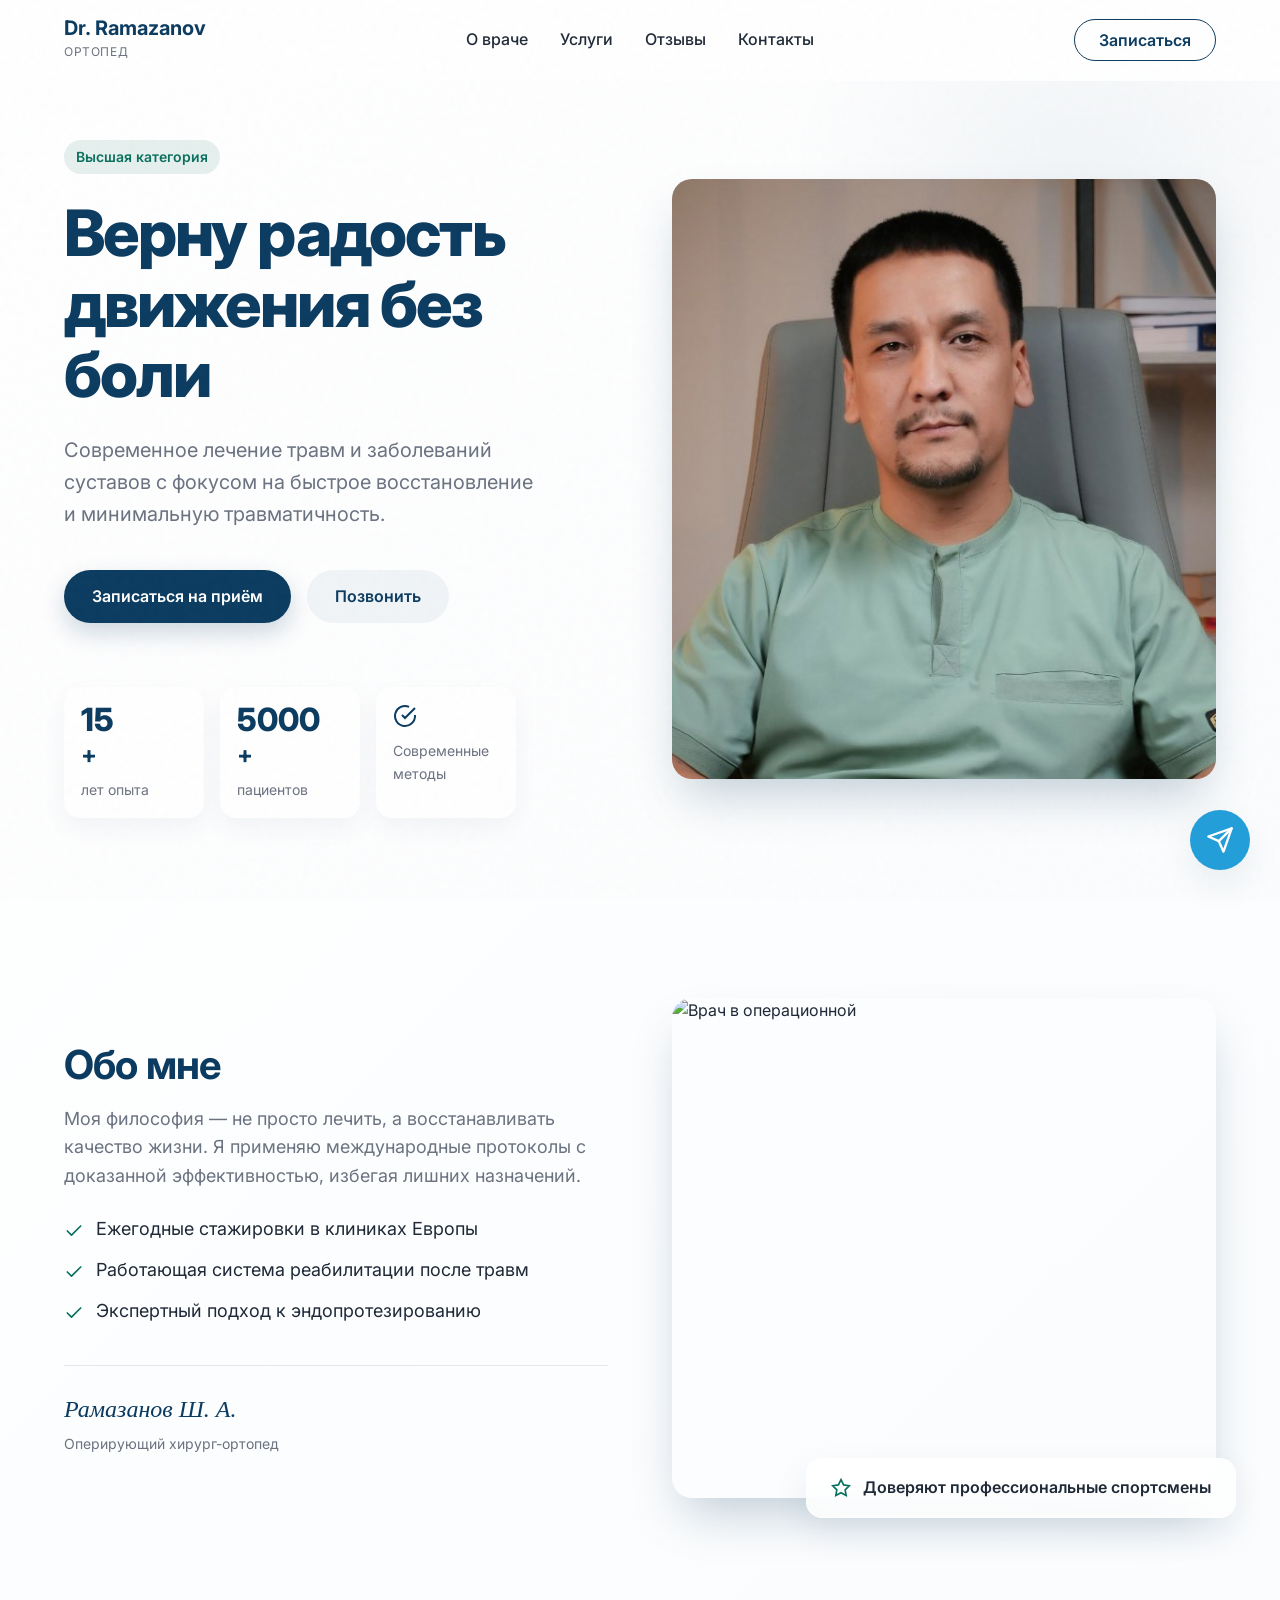
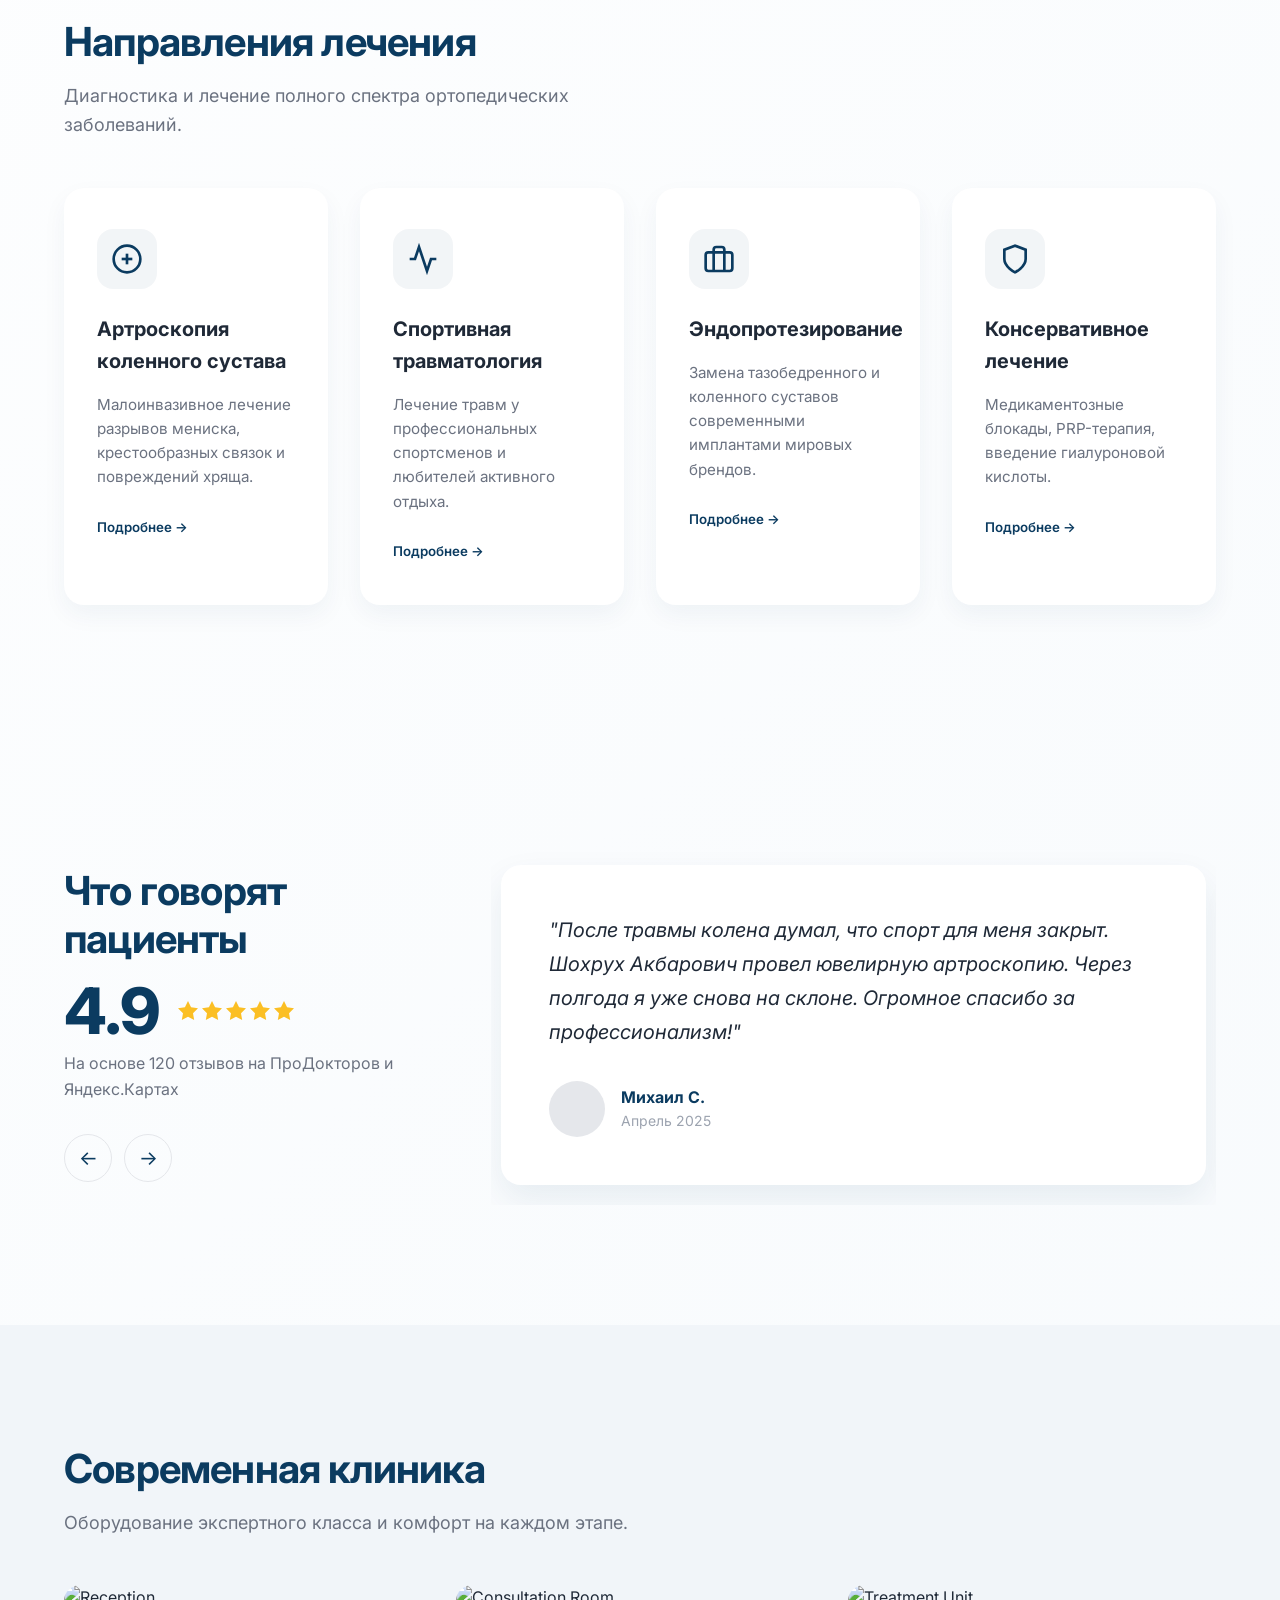
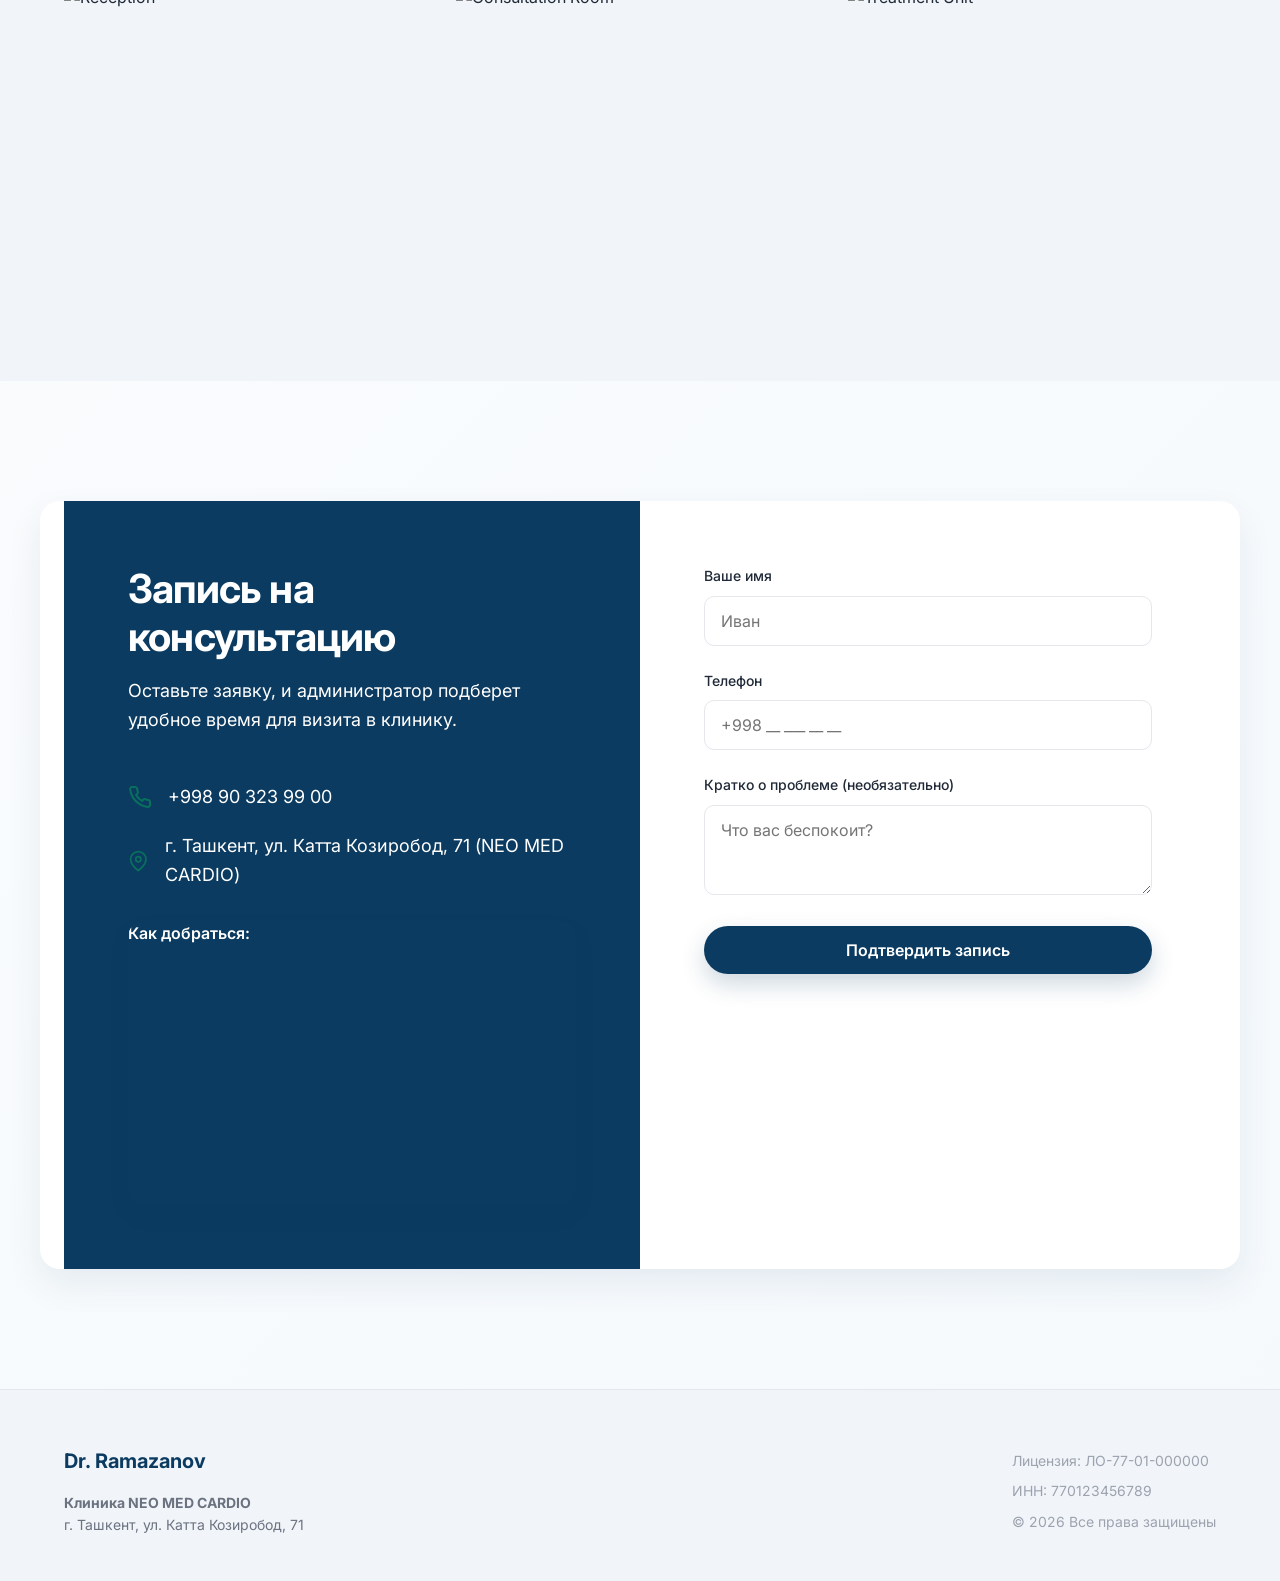
==== index.html @ b6694231 "Initial commit of Orthopedist Premium Website" ====
<!doctype html>
<html lang="ru">
  <head>
    <meta charset="UTF-8" />
    <meta name="viewport" content="width=device-width, initial-scale=1.0" />
    <meta http-equiv="X-UA-Compatible" content="IE=edge" />
    <meta name="theme-color" content="#0B3B60" />
    <meta name="format-detection" content="telephone=no" />

    <title>Доктор Шохрух Рамазанов | Травматолог-ортопед высшей категории</title>
    <meta
      name="description"
      content="Запись на приём к опытному травматологу-ортопеду. Современные методы лечения суставов, артроскопия, реабилитация."
    />

    <!-- Open Graph -->
    <meta
      property="og:title"
      content="Доктор Шохрух Рамазанов | Травматолог-ортопед"
    />
    <meta
      property="og:description"
      content="Современные методы лечения травм и заболеваний суставов. Запись на приём онлайн."
    />
    <meta
      property="og:image"
      content="https://images.unsplash.com/photo-1612349317150-e413f6a5b16d?auto=format&fit=crop&q=80&w=1200"
    />
    <meta property="og:type" content="website" />

    <!-- Preconnect for fonts -->
    <link rel="preconnect" href="https://fonts.googleapis.com" />
    <link rel="preconnect" href="https://fonts.gstatic.com" crossorigin />
    <link
      href="https://fonts.googleapis.com/css2?family=Inter:wght@300;400;500;600;700&display=swap"
      rel="stylesheet"
    />

    <!-- Main CSS -->
    <link rel="stylesheet" href="css/style.css" />

    <!-- Schema.org -->
    <script type="application/ld+json">
      {
        "@context": "https://schema.org",
        "@type": "Physician",
        "medicalSpecialty": "Orthopedic",
        "name": "Шохрух Рамазанов",
        "description": "Травматолог-ортопед высшей категории, стаж 15 лет.",
        "image": "assets/images/doctor.jpg",
        "telephone": "+998 90 323 99 00",
        "address": {
          "@type": "PostalAddress",
          "streetAddress": "ул. Катта Козиробод, 71",
          "addressLocality": "Ташкент",
          "addressCountry": "UZ"
        },
        "priceRange": "$$"
      }
    </script>
  </head>
  <body>
    <!-- Page Reveal Overlay -->
    <div class="page-reveal-overlay" id="pageReveal"></div>

    <!-- Soft Noise Overlay -->
    <div class="noise-overlay"></div>

    <!-- Scroll Progress Bar -->
    <div class="scroll-progress-bar" id="scrollProgress"></div>

    <!-- Sticky Header -->
    <header class="main-header" id="mainHeader">
      <div class="container header-container">
        <div class="logo">
          <span class="logo-text">Dr. Ramazanov</span>
          <span class="logo-spec">Ортопед</span>
        </div>
        <nav class="main-nav">
          <a href="#about" class="nav-link">О враче</a>
          <a href="#services" class="nav-link">Услуги</a>
          <a href="#reviews" class="nav-link">Отзывы</a>
          <a href="#bookingSection" class="nav-link">Контакты</a>
        </nav>
        <button
          class="btn btn-outline nav-cta"
          onclick="document.getElementById('bookingSection').scrollIntoView()"
          aria-label="Перейти к форме записи"
        >
          Записаться
        </button>
      </div>
    </header>

    <main>
      <!-- Hero Section -->
      <section class="hero" id="hero">
        <div class="container hero-inner">
          <div class="hero-content stagger-animate">
            <span class="badge">Высшая категория</span>
            <h1 class="hero-title">Верну радость<br />движения без боли</h1>
            <p class="hero-subtitle">
              Современное лечение травм и заболеваний суставов с фокусом на
              быстрое восстановление и минимальную травматичность.
            </p>
            <div class="hero-actions">
              <button
                class="btn btn-primary"
                onclick="
                  document.getElementById('bookingSection').scrollIntoView()
                "
                aria-label="Записаться на прием"
              >
                Записаться на приём
              </button>
              <a
                href="tel:+998903239900"
                class="btn btn-secondary"
                aria-label="Позвонить врачу"
                >Позвонить</a
              >
            </div>

            <!-- Trust Badges (Glassmorphism) -->
            <div class="trust-badges-wrapper">
              <div class="trust-badge glass">
                <span class="trust-number count-up" data-target="15">0</span
                ><span class="trust-plus">+</span>
                <span class="trust-label">лет опыта</span>
              </div>
              <div class="trust-badge glass">
                <span class="trust-number count-up" data-target="5000">0</span
                ><span class="trust-plus">+</span>
                <span class="trust-label">пациентов</span>
              </div>
              <div class="trust-badge glass">
                <span class="trust-icon">
                  <svg
                    width="24"
                    height="24"
                    viewBox="0 0 24 24"
                    fill="none"
                    stroke="currentColor"
                    stroke-width="2"
                  >
                    <path d="M22 11.08V12a10 10 0 1 1-5.93-9.14" />
                    <polyline points="22 4 12 14.01 9 11.01" />
                  </svg>
                </span>
                <span class="trust-label">Современные<br />методы</span>
              </div>
            </div>
          </div>

          <div class="hero-image-wrapper stagger-animate">
            <div class="radial-glow"></div>
            <img
              src="assets/images/doctor.jpg"
              alt="Портрет врача"
              class="floating-portrait"
            />
          </div>
        </div>
      </section>

      <!-- Trust Block (Doctor Details) -->
      <section class="trust-details" id="about">
        <div class="container trust-inner stagger-animate">
          <div class="trust-text">
            <h2 class="section-title">Обо мне</h2>
            <p class="section-text">
              Моя философия — не просто лечить, а восстанавливать качество
              жизни. Я применяю международные протоколы с доказанной
              эффективностью, избегая лишних назначений.
            </p>
            <ul class="trust-list">
              <li>Ежегодные стажировки в клиниках Европы</li>
              <li>Работающая система реабилитации после травм</li>
              <li>Экспертный подход к эндопротезированию</li>
            </ul>
            <div class="signature-block">
              <p class="signature-name">Рамазанов Ш. А.</p>
              <p class="signature-role">Оперирующий хирург-ортопед</p>
            </div>
          </div>
          <div class="trust-photo">
            <img
              src="https://images.unsplash.com/photo-1551076805-e1869043e560?auto=format&fit=crop&q=80&w=800"
              alt="Врач в операционной"
              class="action-photo"
              loading="lazy"
            />
            <div class="athlete-badge glass">
              <svg
                width="20"
                height="20"
                viewBox="0 0 24 24"
                fill="none"
                stroke="currentColor"
                stroke-width="2"
              >
                <path
                  d="M12 2l3.09 6.26L22 9.27l-5 4.87 1.18 6.88L12 17.77l-6.18 3.25L7 14.14 2 9.27l6.91-1.01L12 2z"
                />
              </svg>
              <span>Доверяют профессиональные спортсмены</span>
            </div>
          </div>
        </div>
      </section>

      <!-- Sticky Conversion Strip -->
      <div class="sticky-conversion-strip" id="stickyStrip" aria-hidden="true">
        <div class="container strip-inner">
          <div class="strip-text">
            <span class="strip-icon">📅</span>
            <p>Есть свободные окна на этой неделе</p>
          </div>
          <button
            class="btn btn-primary btn-sm"
            onclick="document.getElementById('bookingSection').scrollIntoView()"
            aria-label="Быстрая запись"
          >
            Записаться
          </button>
        </div>
      </div>

      <!-- Services Section -->
      <section class="services section-padding" id="services">
        <div class="container">
          <div class="section-header stagger-animate">
            <h2 class="section-title">Направления лечения</h2>
            <p class="section-subtitle">
              Диагностика и лечение полного спектра ортопедических заболеваний.
            </p>
          </div>

          <div class="services-grid">
            <!-- Service Card 1 -->
            <div class="service-card shadow-base stagger-animate">
              <div class="service-icon">
                <svg
                  width="32"
                  height="32"
                  viewBox="0 0 24 24"
                  fill="none"
                  stroke="currentColor"
                  stroke-width="2"
                  class="feather"
                >
                  <circle cx="12" cy="12" r="10" />
                  <path d="M12 8v8" />
                  <path d="M8 12h8" />
                </svg>
              </div>
              <h3 class="service-title">Артроскопия коленного сустава</h3>
              <p class="service-desc">
                Малоинвазивное лечение разрывов мениска, крестообразных связок и
                повреждений хряща.
              </p>
              <button class="btn-text">Подробнее &rarr;</button>
            </div>
            <!-- Service Card 2 -->
            <div class="service-card shadow-base stagger-animate">
              <div class="service-icon">
                <svg
                  width="32"
                  height="32"
                  viewBox="0 0 24 24"
                  fill="none"
                  stroke="currentColor"
                  stroke-width="2"
                  class="feather"
                >
                  <path d="M22 12h-4l-3 9L9 3l-3 9H2" />
                </svg>
              </div>
              <h3 class="service-title">Спортивная травматология</h3>
              <p class="service-desc">
                Лечение травм у профессиональных спортсменов и любителей
                активного отдыха.
              </p>
              <button class="btn-text">Подробнее &rarr;</button>
            </div>
            <!-- Service Card 3 -->
            <div class="service-card shadow-base stagger-animate">
              <div class="service-icon">
                <svg
                  width="32"
                  height="32"
                  viewBox="0 0 24 24"
                  fill="none"
                  stroke="currentColor"
                  stroke-width="2"
                  class="feather"
                >
                  <rect x="2" y="7" width="20" height="14" rx="2" ry="2" />
                  <path d="M16 21V5a2 2 0 0 0-2-2h-4a2 2 0 0 0-2 2v16" />
                </svg>
              </div>
              <h3 class="service-title">Эндопротезирование</h3>
              <p class="service-desc">
                Замена тазобедренного и коленного суставов современными
                имплантами мировых брендов.
              </p>
              <button class="btn-text">Подробнее &rarr;</button>
            </div>
            <!-- Service Card 4 -->
            <div class="service-card shadow-base stagger-animate">
              <div class="service-icon">
                <svg
                  width="32"
                  height="32"
                  viewBox="0 0 24 24"
                  fill="none"
                  stroke="currentColor"
                  stroke-width="2"
                  class="feather"
                >
                  <path d="M12 22s8-4 8-10V5l-8-3-8 3v7c0 6 8 10 8 10z" />
                </svg>
              </div>
              <h3 class="service-title">Консервативное лечение</h3>
              <p class="service-desc">
                Медикаментозные блокады, PRP-терапия, введение гиалуроновой
                кислоты.
              </p>
              <button class="btn-text">Подробнее &rarr;</button>
            </div>
          </div>
        </div>
      </section>

      <!-- Reviews Section -->
      <section class="reviews section-padding" id="reviews">
        <div class="container reviews-container">
          <div class="reviews-left stagger-animate">
            <h2 class="section-title">Что говорят пациенты</h2>
            <div class="rating-huge">
              <span class="rating-score">4.9</span>
              <div class="rating-stars">
                <!-- 5 Stars SVG -->
                <svg
                  width="24"
                  height="24"
                  viewBox="0 0 24 24"
                  fill="currentColor"
                  class="star"
                >
                  <path
                    d="M12 2l3.09 6.26L22 9.27l-5 4.87 1.18 6.88L12 17.77l-6.18 3.25L7 14.14 2 9.27l6.91-1.01L12 2z"
                  />
                </svg>
                <svg
                  width="24"
                  height="24"
                  viewBox="0 0 24 24"
                  fill="currentColor"
                  class="star"
                >
                  <path
                    d="M12 2l3.09 6.26L22 9.27l-5 4.87 1.18 6.88L12 17.77l-6.18 3.25L7 14.14 2 9.27l6.91-1.01L12 2z"
                  />
                </svg>
                <svg
                  width="24"
                  height="24"
                  viewBox="0 0 24 24"
                  fill="currentColor"
                  class="star"
                >
                  <path
                    d="M12 2l3.09 6.26L22 9.27l-5 4.87 1.18 6.88L12 17.77l-6.18 3.25L7 14.14 2 9.27l6.91-1.01L12 2z"
                  />
                </svg>
                <svg
                  width="24"
                  height="24"
                  viewBox="0 0 24 24"
                  fill="currentColor"
                  class="star"
                >
                  <path
                    d="M12 2l3.09 6.26L22 9.27l-5 4.87 1.18 6.88L12 17.77l-6.18 3.25L7 14.14 2 9.27l6.91-1.01L12 2z"
                  />
                </svg>
                <svg
                  width="24"
                  height="24"
                  viewBox="0 0 24 24"
                  fill="currentColor"
                  class="star"
                >
                  <path
                    d="M12 2l3.09 6.26L22 9.27l-5 4.87 1.18 6.88L12 17.77l-6.18 3.25L7 14.14 2 9.27l6.91-1.01L12 2z"
                  />
                </svg>
              </div>
            </div>
            <p class="review-meta-text">
              На основе 120 отзывов на ПроДокторов и Яндекс.Картах
            </p>
            <div class="slider-controls">
              <button class="slider-arrow prev" aria-label="Предыдущий отзыв">
                &larr;
              </button>
              <button class="slider-arrow next" aria-label="Следующий отзыв">
                &rarr;
              </button>
            </div>
          </div>

          <div class="reviews-right stagger-animate">
            <div class="reviews-slider" id="reviewsSlider">
              <div class="slider-track" id="sliderTrack">
                <!-- Slide 1 -->
                <div class="slide active">
                  <div class="slide-content shadow-elevated">
                    <p class="review-text">
                      "После травмы колена думал, что спорт для меня закрыт. Шохрух Акбарович провел ювелирную артроскопию. Через полгода я уже снова на склоне. Огромное спасибо за профессионализм!"
                    </p>
                    <div class="review-author">
                      <div class="author-avatar placeholder-avatar"></div>
                      <div class="author-info">
                        <span class="author-name">Михаил С.</span>
                        <span class="author-date">Апрель 2025</span>
                      </div>
                    </div>
                  </div>
                </div>
                <!-- Slide 2 -->
                <div class="slide">
                  <div class="slide-content shadow-elevated">
                    <p class="review-text">
                      "Обратилась с болью в тазобедренном суставе. Понравилось,
                      что не стали сразу предлагать операцию, а расписали
                      поэтапный план консервативного лечения. Боль ушла. Очень
                      грамотный подход."
                    </p>
                    <div class="review-author">
                      <div class="author-avatar placeholder-avatar"></div>
                      <div class="author-info">
                        <span class="author-name">Елена В.</span>
                        <span class="author-date">Март 2025</span>
                      </div>
                    </div>
                  </div>
                </div>
              </div>
            </div>
          </div>
        </div>
      </section>

      <!-- Clinic Gallery Section -->
      <section class="gallery section-padding bg-alt">
        <div class="container">
          <div class="section-header stagger-animate">
            <h2 class="section-title">Современная клиника</h2>
            <p class="section-subtitle">
              Оборудование экспертного класса и комфорт на каждом этапе.
            </p>
          </div>
          <div class="gallery-grid">
            <div
              class="gallery-item stagger-animate"
              data-caption="Reception Area"
            >
              <img
                src="https://images.unsplash.com/photo-1519494026892-80bbd2d6fd0d?auto=format&fit=crop&q=80&w=800"
                alt="Reception"
                loading="lazy"
              />
              <div class="gallery-overlay">
                <span class="zoom-icon">Отрыть</span>
              </div>
            </div>
            <div
              class="gallery-item stagger-animate"
              data-caption="Consultation Room"
            >
              <img
                src="https://images.unsplash.com/photo-1551076805-e1869043e560?auto=format&fit=crop&q=80&w=800"
                alt="Consultation Room"
                loading="lazy"
              />
              <div class="gallery-overlay">
                <span class="zoom-icon">Отрыть</span>
              </div>
            </div>
            <div
              class="gallery-item stagger-animate"
              data-caption="Treatment Unit"
            >
              <img
                src="https://images.unsplash.com/photo-1505751172876-fa1923c5c528?auto=format&fit=crop&q=80&w=800"
                alt="Treatment Unit"
                loading="lazy"
              />
              <div class="gallery-overlay">
                <span class="zoom-icon">Отрыть</span>
              </div>
            </div>
          </div>
        </div>
      </section>

      <!-- Booking Section -->
      <section class="booking-section section-padding" id="bookingSection">
        <div
          class="container booking-container shadow-elevated stagger-animate"
        >
          <div class="booking-info">
            <h2 class="section-title">Запись на консультацию</h2>
            <p class="section-text">
              Оставьте заявку, и администратор подберет удобное время для визита
              в клинику.
            </p>
            <ul class="contact-list">
              <li>
                <svg
                  width="24"
                  height="24"
                  viewBox="0 0 24 24"
                  fill="none"
                  stroke="currentColor"
                  stroke-width="2"
                >
                  <path
                    d="M22 16.92v3a2 2 0 0 1-2.18 2 19.79 19.79 0 0 1-8.63-3.07 19.5 19.5 0 0 1-6-6 19.79 19.79 0 0 1-3.07-8.67A2 2 0 0 1 4.11 2h3a2 2 0 0 1 2 1.72 12.84 12.84 0 0 0 .7 2.81 2 2 0 0 1-.45 2.11L8.09 9.91a16 16 0 0 0 6 6l1.27-1.27a2 2 0 0 1 2.11-.45 12.84 12.84 0 0 0 2.81.7A2 2 0 0 1 22 16.92z"
                  />
                </svg>
                <a href="tel:+998903239900">+998 90 323 99 00</a>
              </li>
              <li>
                <svg
                  width="24"
                  height="24"
                  viewBox="0 0 24 24"
                  fill="none"
                  stroke="currentColor"
                  stroke-width="2"
                >
                  <path d="M21 10c0 7-9 13-9 13s-9-6-9-13a9 9 0 0 1 18 0z" />
                  <circle cx="12" cy="10" r="3" />
                </svg>
                г. Ташкент, ул. Катта Козиробод, 71 (NEO MED CARDIO)
              </li>
            </ul>
            <div class="map-wrapper" style="margin-top: 2rem; border-radius: 16px; overflow: hidden; box-shadow: var(--shadow-base);">
              <p style="margin-bottom: 8px; font-weight: 600; font-size: 1rem; color: var(--text-dark);">Как добраться:</p>
              <iframe src="https://yandex.uz/map-widget/v1/?ll=69.219595%2C41.267097&mode=search&oid=153944674298&ol=biz&z=17" width="100%" height="250" frameborder="0" allowfullscreen="true" style="display: block; border-radius: 12px; border: none;"></iframe>
            </div>
          </div>
          <div class="booking-form-wrapper">
            <form id="bookingForm" class="booking-form">
              <div class="form-group">
                <label for="name">Ваше имя</label>
                <input
                  type="text"
                  id="name"
                  name="name"
                  required
                  placeholder="Иван"
                />
              </div>
              <div class="form-group">
                <label for="phone">Телефон</label>
                <input
                  type="tel"
                  id="phone"
                  name="phone"
                  required
                  placeholder="+998 __ ___ __ __"
                />
              </div>
              <div class="form-group">
                <label for="comment">Кратко о проблеме (необязательно)</label>
                <textarea
                  id="comment"
                  name="comment"
                  rows="3"
                  placeholder="Что вас беспокоит?"
                ></textarea>
              </div>
              <button type="submit" class="btn btn-primary btn-block">
                Подтвердить запись
              </button>
            </form>
            <div id="formSuccess" class="form-success hidden">
              <svg
                width="48"
                height="48"
                viewBox="0 0 24 24"
                fill="none"
                stroke="var(--emerald)"
                stroke-width="2"
              >
                <path d="M22 11.08V12a10 10 0 1 1-5.93-9.14" />
                <polyline points="22 4 12 14.01 9 11.01" />
              </svg>
              <h3>Заявка отправлена!</h3>
              <p>
                Мы свяжемся с вами в течение 15 минут для подтверждения времени.
              </p>
            </div>
          </div>
        </div>
      </section>
    </main>

    <!-- Trust Footer -->
    <footer class="main-footer">
      <div class="container footer-inner">
        <div class="footer-col">
          <span class="logo-text">Dr. Ramazanov</span>
          <p class="footer-text">
            <strong>Клиника NEO MED CARDIO</strong><br>
            г. Ташкент, ул. Катта Козиробод, 71
          </p>
        </div>
        <div class="footer-col footer-trust">
          <p>Лицензия: ЛО-77-01-000000</p>
          <p>ИНН: 770123456789</p>
          <p>&copy; 2026 Все права защищены</p>
        </div>
      </div>
    </footer>

    <!-- Floating Telegram Button -->
    <a
      href="https://t.me/Endospine9900"
      class="floating-tg"
      aria-label="Написать в Telegram"
      target="_blank"
      rel="noopener"
    >
      <svg width="28" height="28" viewBox="0 0 24 24" fill="none" stroke="currentColor" stroke-width="2" stroke-linecap="round" stroke-linejoin="round">
        <line x1="22" y1="2" x2="11" y2="13"></line>
        <polygon points="22 2 15 22 11 13 2 9 22 2"></polygon>
      </svg>
    </a>

    <!-- Sticky Mobile CTA -->
    <div class="mobile-sticky-cta">
      <button
        class="btn btn-primary btn-block pulse-animation"
        onclick="document.getElementById('bookingSection').scrollIntoView()"
      >
        Записаться на прием
      </button>
    </div>

    <!-- Exit Intent Modal -->
    <div class="modal exit-modal" id="exitModal" aria-hidden="true">
      <div class="modal-dialog shadow-elevated">
        <button class="modal-close" id="closeExitModal" aria-label="Закрыть">
          &times;
        </button>
        <h3 class="modal-title">Не откладывайте здоровье<br />на потом!</h3>
        <p class="modal-text">
          Получите профессиональную консультацию ортопеда уже сегодня, это
          первый шаг к жизни без боли.
        </p>
        <button
          class="btn btn-primary btn-block"
          onclick="
            document.getElementById('bookingSection').scrollIntoView();
            document.getElementById('exitModal').classList.remove('active');
          "
        >
          Записаться на приём
        </button>
      </div>
    </div>

    <!-- Lightbox -->
    <div class="lightbox" id="lightbox" aria-hidden="true">
      <button class="lightbox-close" aria-label="Закрыть галерею">
        &times;
      </button>
      <button class="lightbox-nav prev">&larr;</button>
      <img src="" alt="Gallery Image" class="lightbox-img" />
      <div class="lightbox-caption"></div>
      <button class="lightbox-nav next">&rarr;</button>
    </div>

    <!-- Scripts -->
    <script src="js/main.js" defer></script>
  </body>
</html>
---- css/style.css ----
/* =========================================
   VARIABLES & THEMING
   ========================================= */
:root {
  /* Colors */
  --bg-color: #ffffff;
  --bg-gradient: linear-gradient(135deg, #ffffff 0%, #f5f9fc 100%);
  --bg-alt: #f1f5f9;

  --primary-color: #0b3b60; /* Deep Blue */
  --primary-light: #155a8f;
  --emerald: #0a705e;

  --text-main: #1f2937;
  --text-muted: #6b7280;
  --text-light: #9ca3af;

  --border-color: #e5e7eb;

  /* Shadows - Dual Shadow System */
  --shadow-base: 0 10px 25px rgba(11, 59, 96, 0.05);
  --shadow-elevated: 0 15px 35px rgba(11, 59, 96, 0.08);
  --shadow-heavy: 0 25px 50px -12px rgba(11, 59, 96, 0.25);

  /* Radii */
  --radius-sm: 10px;
  --radius-md: 16px;
  --radius-lg: 20px;
  --radius-pill: 9999px;

  /* Spacing */
  --sec-padding: 120px;

  /* Typography */
  --font-main: "Inter", system-ui, -apple-system, sans-serif;

  /* Transitions */
  --transition-fast: 0.2s ease-out;
  --transition-base: 0.3s ease-out;
  --transition-slow: 0.6s cubic-bezier(0.16, 1, 0.3, 1);
}

/* =========================================
   RESET & BASE
   ========================================= */
* {
  margin: 0;
  padding: 0;
  box-sizing: border-box;
}

html {
  scroll-behavior: smooth;
  font-size: 16px;
}

body {
  font-family: var(--font-main);
  background: var(--bg-gradient);
  color: var(--text-main);
  line-height: 1.6;
  overflow-x: hidden;
  -webkit-font-smoothing: antialiased;
  -moz-osx-font-smoothing: grayscale;
}

/* Accessibility */
:focus-visible {
  outline: 2px solid var(--primary-color);
  outline-offset: 4px;
}

img,
svg {
  display: block;
  max-width: 100%;
}

a {
  color: inherit;
  text-decoration: none;
  transition: color var(--transition-fast);
}

button {
  font-family: inherit;
  cursor: pointer;
  border: none;
  background: none;
}

.container {
  width: 100%;
  max-width: 1200px;
  margin: 0 auto;
  padding: 0 24px;
}

.section-padding {
  padding: var(--sec-padding) 0;
}

.bg-alt {
  background-color: var(--bg-alt);
}

/* =========================================
   UTILITIES
   ========================================= */
.shadow-base {
  box-shadow: var(--shadow-base);
}
.shadow-elevated {
  box-shadow: var(--shadow-elevated);
}

.glass {
  background: rgba(255, 255, 255, 0.85);
  backdrop-filter: blur(12px);
  -webkit-backdrop-filter: blur(12px);
  border: 1px solid rgba(255, 255, 255, 0.6);
}

.hidden {
  display: none !important;
}

/* =========================================
   TYPOGRAPHY
   ========================================= */
.section-title {
  font-size: 2.5rem;
  font-weight: 700;
  color: var(--primary-color);
  margin-bottom: 1rem;
  line-height: 1.2;
  letter-spacing: -0.02em;
}

.section-subtitle {
  font-size: 1.125rem;
  color: var(--text-muted);
  max-width: 600px;
  margin-bottom: 3rem;
}

.section-text {
  font-size: 1.125rem;
  color: var(--text-muted);
  margin-bottom: 1.5rem;
}

/* =========================================
   BUTTONS
   ========================================= */
.btn {
  display: inline-flex;
  align-items: center;
  justify-content: center;
  padding: 14px 28px;
  border-radius: var(--radius-pill);
  font-weight: 600;
  font-size: 1rem;
  transition: all var(--transition-base);
  text-align: center;
}

.btn-primary {
  background-color: var(--primary-color);
  color: #fff;
  box-shadow: 0 10px 25px rgba(11, 59, 96, 0.2);
}

.btn-primary:hover {
  transform: translateY(-3px);
  box-shadow: 0 15px 35px rgba(11, 59, 96, 0.3);
  background-color: var(--primary-light);
}

.btn-secondary {
  background-color: rgba(11, 59, 96, 0.05);
  color: var(--primary-color);
}

.btn-secondary:hover {
  background-color: rgba(11, 59, 96, 0.1);
  transform: translateY(-2px);
}

.btn-outline {
  border: 1.5px solid var(--primary-color);
  color: var(--primary-color);
  padding: 10px 24px;
}

.btn-outline:hover {
  background-color: var(--primary-color);
  color: #fff;
}

.btn-text {
  font-weight: 600;
  color: var(--primary-color);
  display: inline-flex;
  align-items: center;
  gap: 6px;
}

.btn-text:hover {
  color: var(--primary-light);
  gap: 8px; /* Slight arrow push */
}

.btn-block {
  width: 100%;
}

.btn-sm {
  padding: 10px 20px;
  font-size: 0.875rem;
}

/* =========================================
   AESTHETIC & MICRO-ANIMATIONS
   ========================================= */
/* Noise Overlay */
.noise-overlay {
  position: fixed;
  top: 0;
  left: 0;
  width: 100vw;
  height: 100vh;
  pointer-events: none;
  z-index: 9999;
  opacity: 0.03;
  background-image: url("data:image/svg+xml,%3Csvg viewBox='0 0 200 200' xmlns='http://www.w3.org/2000/svg'%3E%3Cfilter id='noiseFilter'%3E%3CfeTurbulence type='fractalNoise' baseFrequency='0.65' numOctaves='3' stitchTiles='stitch'/%3E%3C/filter%3E%3Crect width='100%25' height='100%25' filter='url(%23noiseFilter)'/%3E%3C/svg%3E");
}

/* Page Reveal */
.page-reveal-overlay {
  position: fixed;
  top: 0;
  left: 0;
  width: 100%;
  height: 100%;
  background-color: var(--bg-color);
  z-index: 10000;
  transition: opacity 0.5s ease-out;
  pointer-events: none;
}

/* Scroll Progress */
.scroll-progress-bar {
  position: fixed;
  top: 0;
  left: 0;
  height: 4px;
  background: linear-gradient(90deg, var(--primary-color), var(--emerald));
  z-index: 1000;
  width: 0%;
  transition: width 0.1s linear;
}

/* Stagger Animate Classes for Intersection Observer */
.stagger-animate {
  opacity: 0;
  transform: translateY(30px);
  transition:
    opacity var(--transition-slow),
    transform var(--transition-slow);
}

.stagger-animate.is-visible {
  opacity: 1;
  transform: translateY(0);
}

/* Floating Animation */
@keyframes float {
  0% {
    transform: translateY(0px);
  }
  50% {
    transform: translateY(-8px);
  }
  100% {
    transform: translateY(0px);
  }
}

/* Pulse Animation */
@keyframes pulse {
  0% {
    transform: scale(1);
    box-shadow: 0 0 0 0 rgba(11, 59, 96, 0.4);
  }
  70% {
    transform: scale(1.02);
    box-shadow: 0 0 0 10px rgba(11, 59, 96, 0);
  }
  100% {
    transform: scale(1);
    box-shadow: 0 0 0 0 rgba(11, 59, 96, 0);
  }
}

.pulse-animation {
  animation: pulse 2.5s infinite;
}

/* Prefers Reduced Motion */
@media (prefers-reduced-motion: reduce) {
  *,
  ::before,
  ::after {
    animation-duration: 0.01ms !important;
    animation-iteration-count: 1 !important;
    transition-duration: 0.01ms !important;
    scroll-behavior: auto !important;
  }
}

/* =========================================
   HEADER
   ========================================= */
.main-header {
  position: fixed;
  top: 0;
  left: 0;
  width: 100%;
  background: rgba(255, 255, 255, 0.9);
  backdrop-filter: blur(10px);
  -webkit-backdrop-filter: blur(10px);
  z-index: 900;
  transition: all var(--transition-base);
  border-bottom: 1px solid transparent;
}

.main-header.scrolled {
  padding: 10px 0;
  border-bottom: 1px solid var(--border-color);
  box-shadow: 0 4px 20px rgba(0, 0, 0, 0.03);
}

.header-container {
  display: flex;
  align-items: center;
  justify-content: space-between;
  height: 80px;
  transition: height var(--transition-base);
}

.main-header.scrolled .header-container {
  height: 60px;
}

.logo {
  display: flex;
  flex-direction: column;
}

.logo-text {
  font-size: 1.25rem;
  font-weight: 700;
  color: var(--primary-color);
  line-height: 1;
}

.logo-spec {
  font-size: 0.75rem;
  color: var(--text-muted);
  text-transform: uppercase;
  letter-spacing: 0.05em;
  margin-top: 4px;
}

.main-nav {
  display: flex;
  gap: 2rem;
}

.nav-link {
  font-weight: 500;
  color: var(--text-main);
  position: relative;
}

.nav-link:hover {
  color: var(--primary-color);
}

.nav-link::after {
  content: "";
  position: absolute;
  bottom: -4px;
  left: 0;
  width: 0%;
  height: 2px;
  background: var(--primary-color);
  transition: width var(--transition-base);
}

.nav-link:hover::after {
  width: 100%;
}

/* =========================================
   HERO
   ========================================= */
.hero {
  padding-top: 140px;
  padding-bottom: 60px;
  min-height: 90vh;
  display: flex;
  align-items: center;
  position: relative;
  overflow: hidden;
}

.hero::before {
  content: "";
  position: absolute;
  width: 600px;
  height: 600px;
  background: radial-gradient(
    circle,
    rgba(11, 59, 96, 0.05) 0%,
    transparent 70%
  );
  top: -100px;
  right: -100px;
  z-index: -1;
  border-radius: 50%;
}

.hero-inner {
  display: grid;
  grid-template-columns: 1fr 1fr;
  gap: 4rem;
  align-items: center;
}

.hero-content {
  position: relative;
  z-index: 2;
}

.badge {
  display: inline-block;
  padding: 6px 12px;
  background: rgba(10, 112, 94, 0.1);
  color: var(--emerald);
  border-radius: var(--radius-pill);
  font-size: 0.875rem;
  font-weight: 600;
  margin-bottom: 1.5rem;
}

.hero-title {
  font-size: 4rem;
  font-weight: 800;
  line-height: 1.1;
  letter-spacing: -0.03em;
  color: var(--primary-color);
  margin-bottom: 1.5rem;
}

.hero-subtitle {
  font-size: 1.25rem;
  color: var(--text-muted);
  margin-bottom: 2.5rem;
  max-width: 480px;
}

.hero-actions {
  display: flex;
  gap: 1rem;
  margin-bottom: 4rem;
}

.hero-image-wrapper {
  position: relative;
  height: 600px;
  border-radius: var(--radius-lg);
  overflow: visible;
}

.floating-portrait {
  width: 100%;
  height: 100%;
  object-fit: cover;
  border-radius: var(--radius-lg);
  box-shadow: var(--shadow-heavy);
  animation: float 8s ease-in-out infinite;
}

.trust-badges-wrapper {
  display: flex;
  gap: 1rem;
  flex-wrap: wrap;
}

.trust-badge {
  padding: 16px;
  border-radius: var(--radius-md);
  display: flex;
  flex-direction: column;
  min-width: 140px;
  box-shadow: var(--shadow-base);
}

.trust-number {
  font-size: 2rem;
  font-weight: 800;
  color: var(--primary-color);
  line-height: 1;
}

.trust-plus {
  font-size: 1.5rem;
  font-weight: 700;
  color: var(--primary-color);
}

.trust-label {
  font-size: 0.875rem;
  color: var(--text-muted);
  margin-top: 4px;
}

.trust-icon {
  color: var(--primary-color);
  margin-bottom: 8px;
}

/* =========================================
   TRUST BLOCK / ABOUT
   ========================================= */
.trust-details {
  padding-top: var(--sec-padding);
}

.trust-inner {
  display: grid;
  grid-template-columns: 1fr 1fr;
  gap: 4rem;
  align-items: center;
}

.trust-list {
  list-style: none;
  margin-bottom: 2.5rem;
}

.trust-list li {
  position: relative;
  padding-left: 32px;
  margin-bottom: 12px;
  font-size: 1.125rem;
  color: var(--text-main);
}

.trust-list li::before {
  content: "";
  position: absolute;
  left: 0;
  top: 6px;
  width: 20px;
  height: 20px;
  background: url("data:image/svg+xml,%3Csvg xmlns='http://www.w3.org/2000/svg' viewBox='0 0 24 24' fill='none' stroke='%230A705E' stroke-width='2' stroke-linecap='round' stroke-linejoin='round'%3E%3Cpolyline points='20 6 9 17 4 12'%3E%3C/polyline%3E%3C/svg%3E")
    no-repeat center center;
  background-size: contain;
}

.signature-block {
  margin-top: 2rem;
  border-top: 1px solid var(--border-color);
  padding-top: 1.5rem;
}

.signature-name {
  font-size: 1.5rem;
  font-family: "Georgia", serif; /* Simulating signature feel */
  font-style: italic;
  color: var(--primary-color);
  margin-bottom: 4px;
}

.signature-role {
  font-size: 0.875rem;
  color: var(--text-muted);
}

.trust-photo {
  position: relative;
  border-radius: var(--radius-lg);
}

.action-photo {
  width: 100%;
  height: 500px;
  object-fit: cover;
  border-radius: var(--radius-lg);
  box-shadow: var(--shadow-heavy);
}

.athlete-badge {
  position: absolute;
  bottom: -20px;
  right: -20px;
  padding: 16px 24px;
  border-radius: var(--radius-md);
  display: flex;
  align-items: center;
  gap: 12px;
  box-shadow: var(--shadow-elevated);
  font-weight: 600;
  color: var(--text-main);
}

.athlete-badge svg {
  color: var(--emerald);
}

/* =========================================
   STICKY CONVERSION STRIP
   ========================================= */
.sticky-conversion-strip {
  position: fixed;
  top: 80px; /* Below header */
  left: 0;
  width: 100%;
  background: rgba(255, 255, 255, 0.95);
  backdrop-filter: blur(8px);
  -webkit-backdrop-filter: blur(8px);
  border-bottom: 1px solid var(--border-color);
  z-index: 800;
  transform: translateY(-100%);
  opacity: 0;
  transition: all var(--transition-base);
}

.sticky-conversion-strip.visible {
  transform: translateY(0);
  opacity: 1;
}

.main-header.scrolled + .sticky-conversion-strip {
  top: 60px; /* Adjust based on scrolled header height */
}

.strip-inner {
  display: flex;
  justify-content: space-between;
  align-items: center;
  padding: 12px 24px;
}

.strip-text {
  display: flex;
  align-items: center;
  gap: 8px;
  font-weight: 500;
  color: var(--text-main);
}

/* =========================================
   SERVICES
   ========================================= */
.services-grid {
  display: grid;
  grid-template-columns: repeat(auto-fit, minmax(260px, 1fr));
  gap: 2rem;
}

.service-card {
  background: #fff;
  padding: 2.5rem 2rem;
  border-radius: var(--radius-lg);
  transition: all var(--transition-base);
  border: 1px solid transparent;
  cursor: pointer;
}

.service-card:hover {
  transform: translateY(-6px);
  box-shadow: var(--shadow-elevated);
  border-color: rgba(11, 59, 96, 0.05);
}

.service-icon {
  width: 60px;
  height: 60px;
  border-radius: var(--radius-md);
  background: rgba(11, 59, 96, 0.05);
  display: flex;
  align-items: center;
  justify-content: center;
  color: var(--primary-color);
  margin-bottom: 1.5rem;
}

.service-title {
  font-size: 1.25rem;
  font-weight: 700;
  margin-bottom: 1rem;
  color: var(--text-main);
}

.service-desc {
  color: var(--text-muted);
  font-size: 0.95rem;
  margin-bottom: 1.5rem;
}

/* =========================================
   REVIEWS
   ========================================= */
.reviews-container {
  display: grid;
  grid-template-columns: 1fr 2fr;
  gap: 4rem;
  align-items: center;
}

.rating-huge {
  display: flex;
  align-items: center;
  gap: 16px;
  margin-bottom: 8px;
}

.rating-score {
  font-size: 4rem;
  font-weight: 800;
  color: var(--primary-color);
  line-height: 1;
}

.rating-stars {
  display: flex;
  color: #fbbf24; /* Gold */
}

.review-meta-text {
  color: var(--text-muted);
  margin-bottom: 2rem;
}

.slider-controls {
  display: flex;
  gap: 12px;
}

.slider-arrow {
  width: 48px;
  height: 48px;
  border-radius: 50%;
  border: 1px solid var(--border-color);
  display: flex;
  align-items: center;
  justify-content: center;
  font-size: 1.25rem;
  color: var(--primary-color);
  transition: all var(--transition-fast);
}

.slider-arrow:hover {
  background: var(--primary-color);
  color: #fff;
  border-color: var(--primary-color);
}

.reviews-slider {
  position: relative;
  overflow: hidden;
  padding: 20px 0;
}

.slider-track {
  display: flex;
  transition: transform var(--transition-slow);
}

.slide {
  flex: 0 0 100%;
  width: 100%;
  opacity: 0.4;
  filter: blur(4px);
  transition: all var(--transition-slow);
  padding: 0 10px;
}

.slide.active {
  opacity: 1;
  filter: blur(0);
}

.slide-content {
  background: #fff;
  padding: 3rem;
  border-radius: var(--radius-lg);
}

.review-text {
  font-size: 1.25rem;
  font-style: italic;
  color: var(--text-main);
  margin-bottom: 2rem;
  line-height: 1.7;
}

.review-author {
  display: flex;
  align-items: center;
  gap: 16px;
}

.placeholder-avatar {
  width: 56px;
  height: 56px;
  border-radius: 50%;
  background: var(--border-color);
}

.author-info {
  display: flex;
  flex-direction: column;
}

.author-name {
  font-weight: 700;
  color: var(--primary-color);
}

.author-date {
  font-size: 0.875rem;
  color: var(--text-light);
}

/* =========================================
   GALLERY
   ========================================= */
.gallery-grid {
  display: grid;
  grid-template-columns: repeat(3, 1fr);
  gap: 24px;
}

.gallery-item {
  position: relative;
  border-radius: var(--radius-md);
  overflow: hidden;
  aspect-ratio: 4/3;
  cursor: pointer;
}

.gallery-item img {
  width: 100%;
  height: 100%;
  object-fit: cover;
  transition: transform var(--transition-slow);
}

.gallery-overlay {
  position: absolute;
  top: 0;
  left: 0;
  width: 100%;
  height: 100%;
  background: rgba(11, 59, 96, 0.4);
  display: flex;
  align-items: center;
  justify-content: center;
  opacity: 0;
  transition: opacity var(--transition-base);
}

.zoom-icon {
  color: #fff;
  font-weight: 600;
  padding: 8px 16px;
  border: 1px solid #fff;
  border-radius: var(--radius-pill);
  transform: translateY(10px);
  transition: transform var(--transition-base);
}

.gallery-item:hover img {
  transform: scale(1.05);
}

.gallery-item:hover .gallery-overlay {
  opacity: 1;
}

.gallery-item:hover .zoom-icon {
  transform: translateY(0);
}

/* =========================================
   BOOKING FORM
   ========================================= */
.booking-container {
  background: #fff;
  border-radius: var(--radius-lg);
  display: grid;
  grid-template-columns: 1fr 1fr;
  overflow: hidden;
}

.booking-info {
  padding: 4rem;
  background: var(--primary-color);
  color: #fff;
}

.booking-info .section-title,
.booking-info .section-text {
  color: #fff;
}

.booking-info .section-subtitle {
  color: rgba(255, 255, 255, 0.8);
}

.contact-list {
  list-style: none;
  margin-top: 3rem;
}

.contact-list li {
  display: flex;
  align-items: center;
  gap: 16px;
  margin-bottom: 20px;
  font-size: 1.125rem;
}

.contact-list svg {
  color: var(--emerald);
}

.booking-form-wrapper {
  padding: 4rem;
  position: relative;
}

.form-group {
  margin-bottom: 1.5rem;
}

.form-group label {
  display: block;
  margin-bottom: 8px;
  font-weight: 500;
  color: var(--text-main);
  font-size: 0.875rem;
}

.form-group input,
.form-group textarea {
  width: 100%;
  padding: 14px 16px;
  border: 1px solid var(--border-color);
  border-radius: var(--radius-sm);
  font-family: inherit;
  font-size: 1rem;
  transition:
    border-color var(--transition-fast),
    box-shadow var(--transition-fast);
}

.form-group input:focus,
.form-group textarea:focus {
  outline: none;
  border-color: var(--primary-color);
  box-shadow: 0 0 0 3px rgba(11, 59, 96, 0.1);
}

.form-success {
  position: absolute;
  top: 0;
  left: 0;
  width: 100%;
  height: 100%;
  background: #fff;
  display: flex;
  flex-direction: column;
  align-items: center;
  justify-content: center;
  text-align: center;
  padding: 2rem;
  border-radius: var(--radius-lg);
}

.form-success svg {
  margin-bottom: 1rem;
}

/* =========================================
   FOOTER
   ========================================= */
.main-footer {
  background: var(--bg-alt);
  padding: 60px 0 40px;
  border-top: 1px solid var(--border-color);
}

.footer-inner {
  display: flex;
  justify-content: space-between;
  align-items: flex-start;
}

.footer-col {
  max-width: 300px;
}

.footer-text {
  color: var(--text-muted);
  font-size: 0.875rem;
  margin-top: 1rem;
}

.footer-trust p {
  color: var(--text-light);
  font-size: 0.875rem;
  margin-bottom: 8px;
}

/* =========================================
   FLOATING ELEMENTS & MODALS
   ========================================= */
.floating-wa {
  position: fixed;
  bottom: 30px;
  right: 30px;
  width: 60px;
  height: 60px;
  background: #25d366; /* WhatsApp Green */
  color: #fff;
  border-radius: 50%;
  display: flex;
  align-items: center;
  justify-content: center;
  box-shadow: var(--shadow-elevated);
  z-index: 990;
  transition: transform var(--transition-fast);
}

.floating-wa:hover {
  transform: scale(1.1);
}

.floating-tg {
    position: fixed;
    bottom: 30px;
    right: 30px;
    width: 60px;
    height: 60px;
    background: #229ED9; /* Telegram Blue */
    color: #fff;
    border-radius: 50%;
    display: flex;
    align-items: center;
    justify-content: center;
    box-shadow: var(--shadow-elevated);
    z-index: 990;
    transition: transform var(--transition-fast);
}

.floating-tg:hover {
    transform: scale(1.1);
}

.mobile-sticky-cta {
  display: none; /* Hide on desktop */
  position: fixed;
  bottom: 0;
  left: 0;
  width: 100%;
  padding: 16px;
  background: rgba(255, 255, 255, 0.95);
  backdrop-filter: blur(10px);
  border-top: 1px solid var(--border-color);
  z-index: 991;
}

/* Exit Modal */
.modal {
  position: fixed;
  top: 0;
  left: 0;
  width: 100%;
  height: 100%;
  background: rgba(11, 59, 96, 0.8);
  backdrop-filter: blur(5px);
  display: flex;
  align-items: center;
  justify-content: center;
  z-index: 10000;
  opacity: 0;
  visibility: hidden;
  transition: all var(--transition-base);
}

.modal.active {
  opacity: 1;
  visibility: visible;
}

.modal-dialog {
  background: #fff;
  padding: 3rem;
  border-radius: var(--radius-lg);
  max-width: 460px;
  text-align: center;
  position: relative;
  transform: translateY(20px);
  transition: transform var(--transition-base);
}

.modal.active .modal-dialog {
  transform: translateY(0);
}

.modal-close {
  position: absolute;
  top: 16px;
  right: 16px;
  font-size: 2rem;
  color: var(--text-light);
  line-height: 1;
  transition: color var(--transition-fast);
}

.modal-close:hover {
  color: var(--text-main);
}

.modal-title {
  font-size: 1.75rem;
  color: var(--primary-color);
  margin-bottom: 1rem;
  font-weight: 700;
}

.modal-text {
  color: var(--text-muted);
  margin-bottom: 2rem;
}

/* Lightbox */
.lightbox {
  position: fixed;
  top: 0;
  left: 0;
  width: 100%;
  height: 100%;
  background: rgba(0, 0, 0, 0.9);
  backdrop-filter: blur(10px);
  z-index: 10001;
  display: flex;
  flex-direction: column;
  align-items: center;
  justify-content: center;
  opacity: 0;
  visibility: hidden;
  transition: opacity 0.3s ease-out;
}

.lightbox.active {
  opacity: 1;
  visibility: visible;
}

.lightbox-img {
  max-width: 90vw;
  max-height: 80vh;
  border-radius: var(--radius-md);
  box-shadow: 0 25px 50px rgba(0, 0, 0, 0.5);
}

.lightbox-caption {
  color: #fff;
  margin-top: 1rem;
  font-size: 1.125rem;
}

.lightbox-close {
  position: absolute;
  top: 24px;
  right: 24px;
  color: #fff;
  font-size: 3rem;
  line-height: 1;
  opacity: 0.7;
}

.lightbox-close:hover {
  opacity: 1;
}

.lightbox-nav {
  position: absolute;
  top: 50%;
  transform: translateY(-50%);
  color: #fff;
  font-size: 3rem;
  opacity: 0.5;
  padding: 20px;
}

.lightbox-nav:hover {
  opacity: 1;
}
.lightbox-nav.prev {
  left: 20px;
}
.lightbox-nav.next {
  right: 20px;
}

/* =========================================
   RESPONSIVE DESIGN
   ========================================= */
@media (max-width: 992px) {
  .hero-title {
    font-size: 3rem;
  }
  .hero-inner {
    grid-template-columns: 1fr;
    text-align: center;
  }
  .hero-actions {
    justify-content: center;
  }
  .trust-badges-wrapper {
    justify-content: center;
  }
  .floating-portrait {
    max-width: 500px;
    margin: 0 auto;
    display: block;
  }
  .hero::before {
    right: 50%;
    transform: translateX(50%);
    top: -50px;
  }

  .trust-inner {
    grid-template-columns: 1fr;
  }
  .trust-list li {
    text-align: left;
  }

  .reviews-container {
    grid-template-columns: 1fr;
  }
  .gallery-grid {
    grid-template-columns: repeat(2, 1fr);
  }
  .booking-container {
    grid-template-columns: 1fr;
  }
  .booking-info {
    padding: 3rem;
  }
  .booking-form-wrapper {
    padding: 3rem;
  }

  .nav-cta {
    display: none;
  }
}

@media (max-width: 768px) {
  .section-title {
    font-size: 2rem;
  }
  .hero-title {
    font-size: 2.5rem;
  }
  .gallery-grid {
    grid-template-columns: 1fr;
  }
  .main-nav {
    display: none; /* simple hidden mobile nav for MVP */
  }

  .mobile-sticky-cta {
    display: block;
  }
  .floating-tg {
    bottom: 90px;
  }

  .trust-badge {
    min-width: 100px;
    padding: 12px;
  }
  .trust-number {
    font-size: 1.5rem;
  }

  .booking-info {
    padding: 2rem;
  }
  .booking-form-wrapper {
    padding: 2rem;
  }
  .footer-inner {
    flex-direction: column;
    gap: 2rem;
  }
}
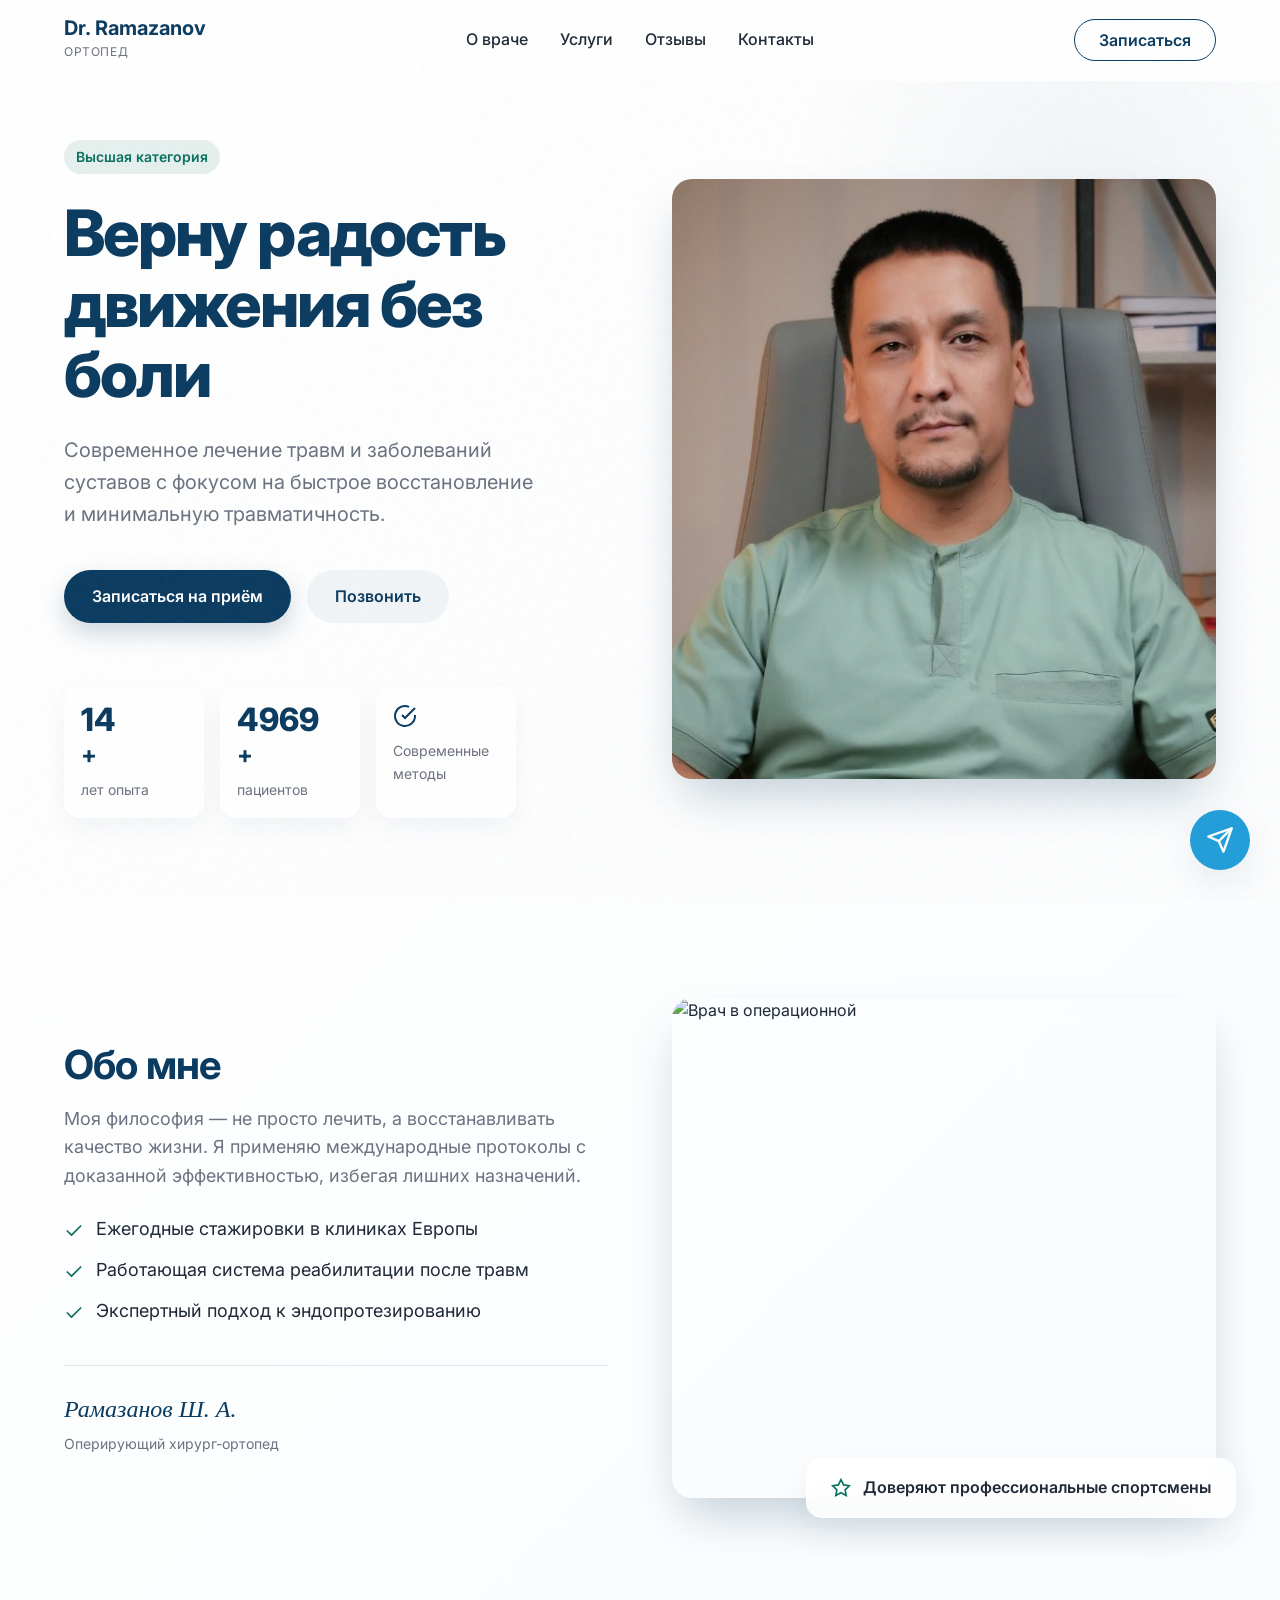
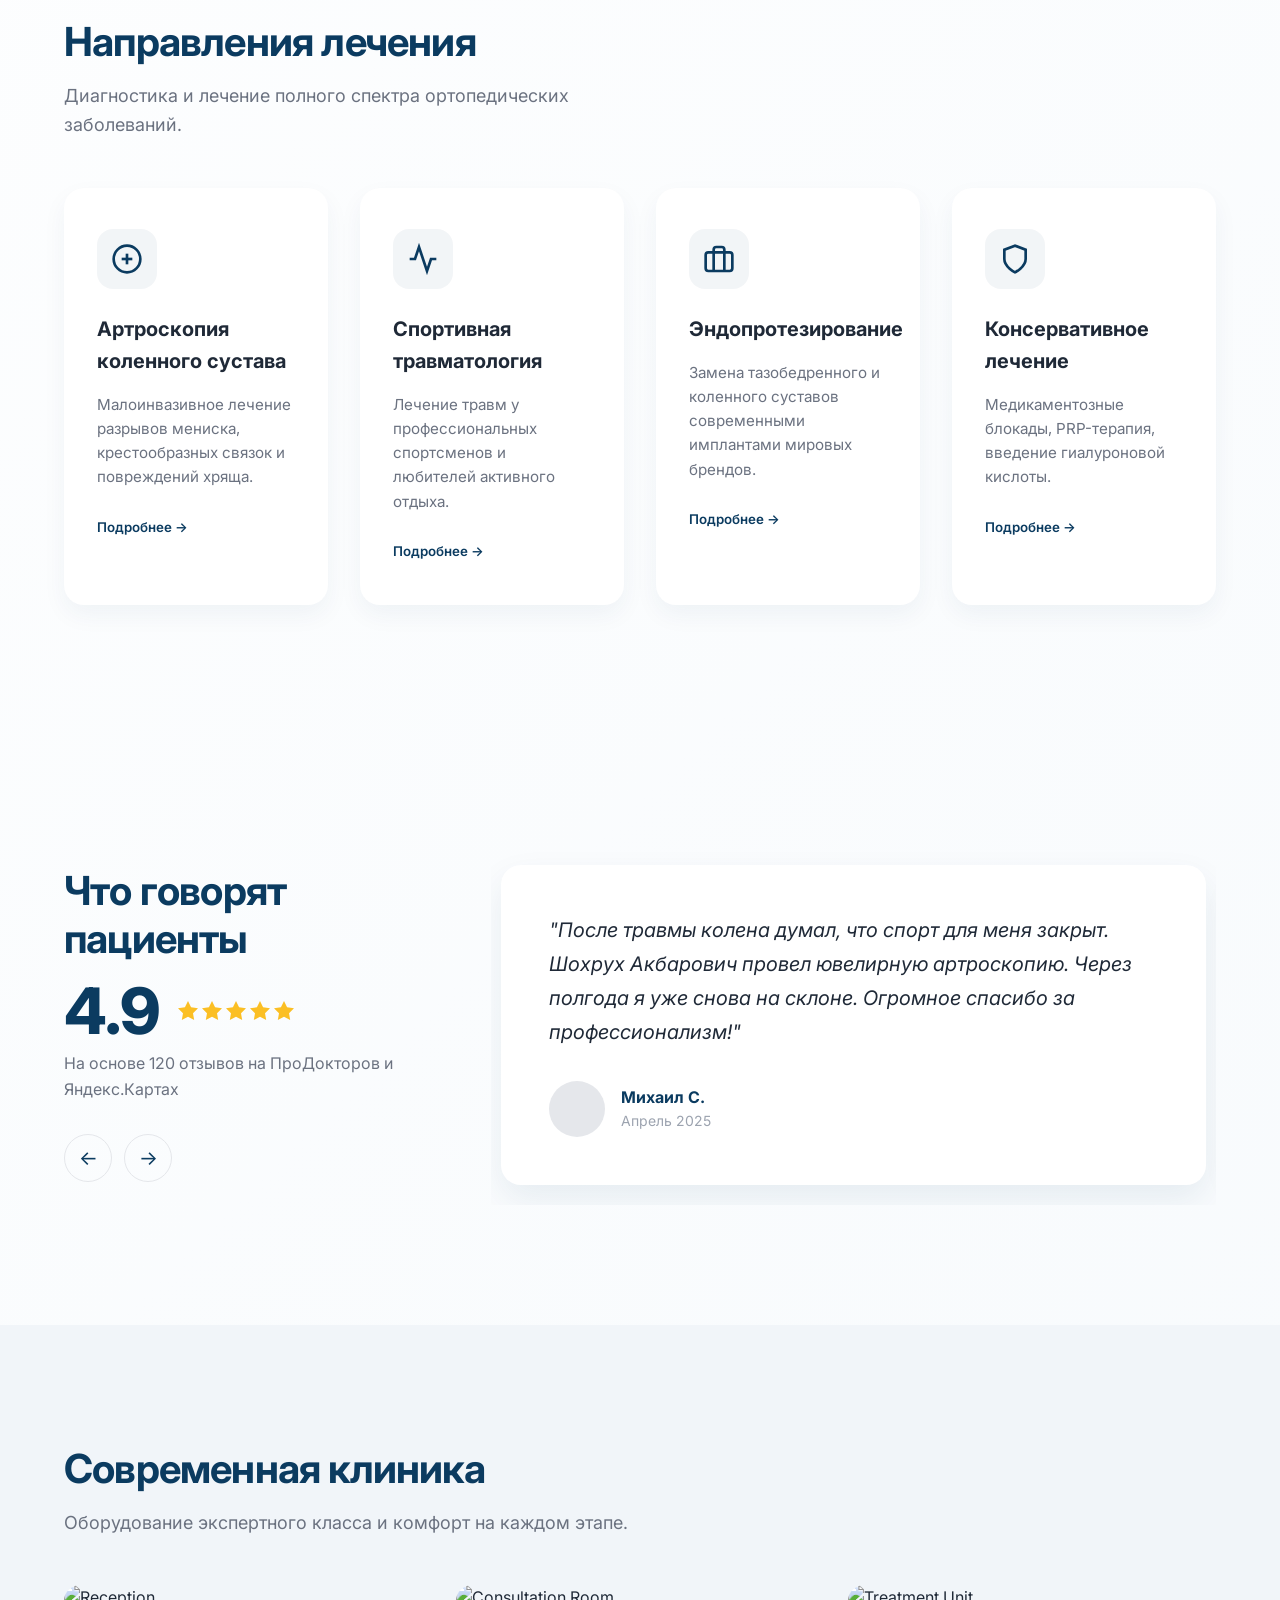
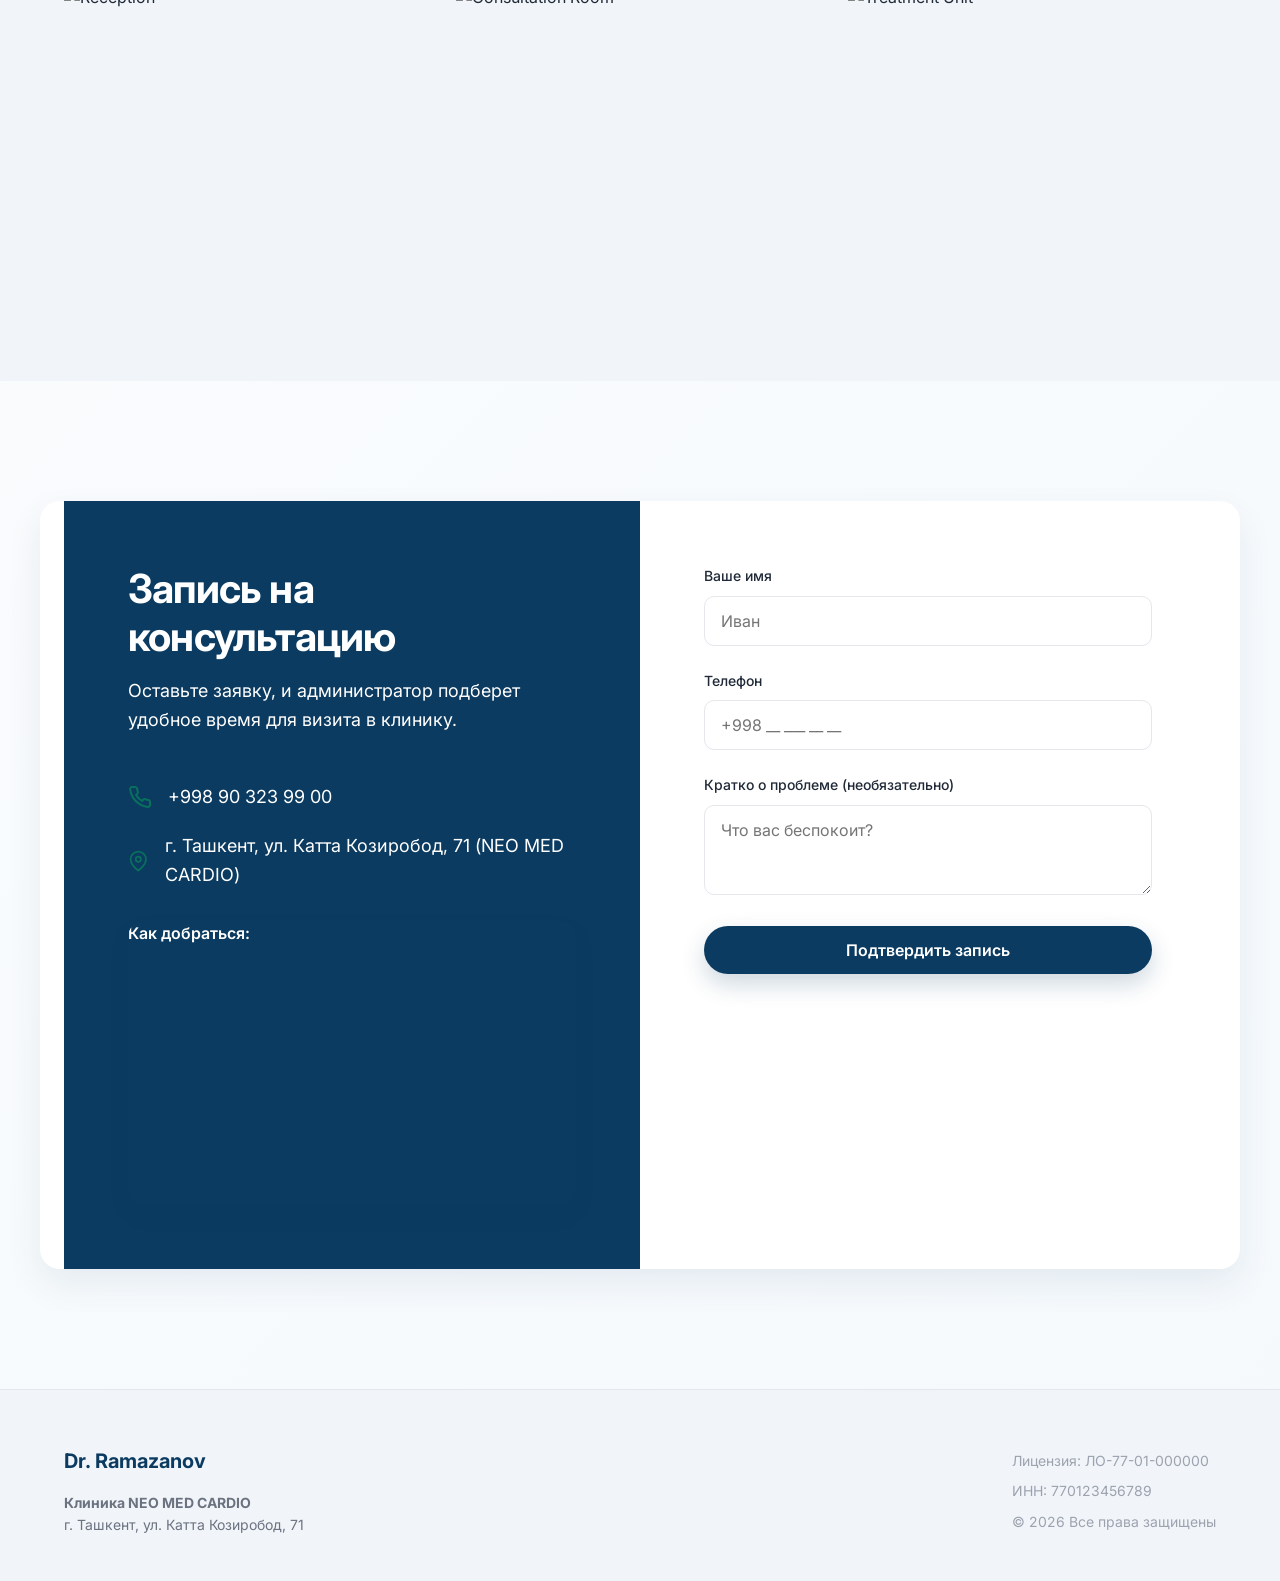
==== commit 4d4d72ca: "update og image version" ====
--- a/index.html
+++ b/index.html
@@ -24,7 +24,7 @@
     />
     <meta
       property="og:image"
-      content="https://images.unsplash.com/photo-1612349317150-e413f6a5b16d?auto=format&fit=crop&q=80&w=1200"
+      content="https://oilasalomatligi.uz/assets/images/doctor.jpg?v=2"
     />
     <meta property="og:type" content="website" />
 
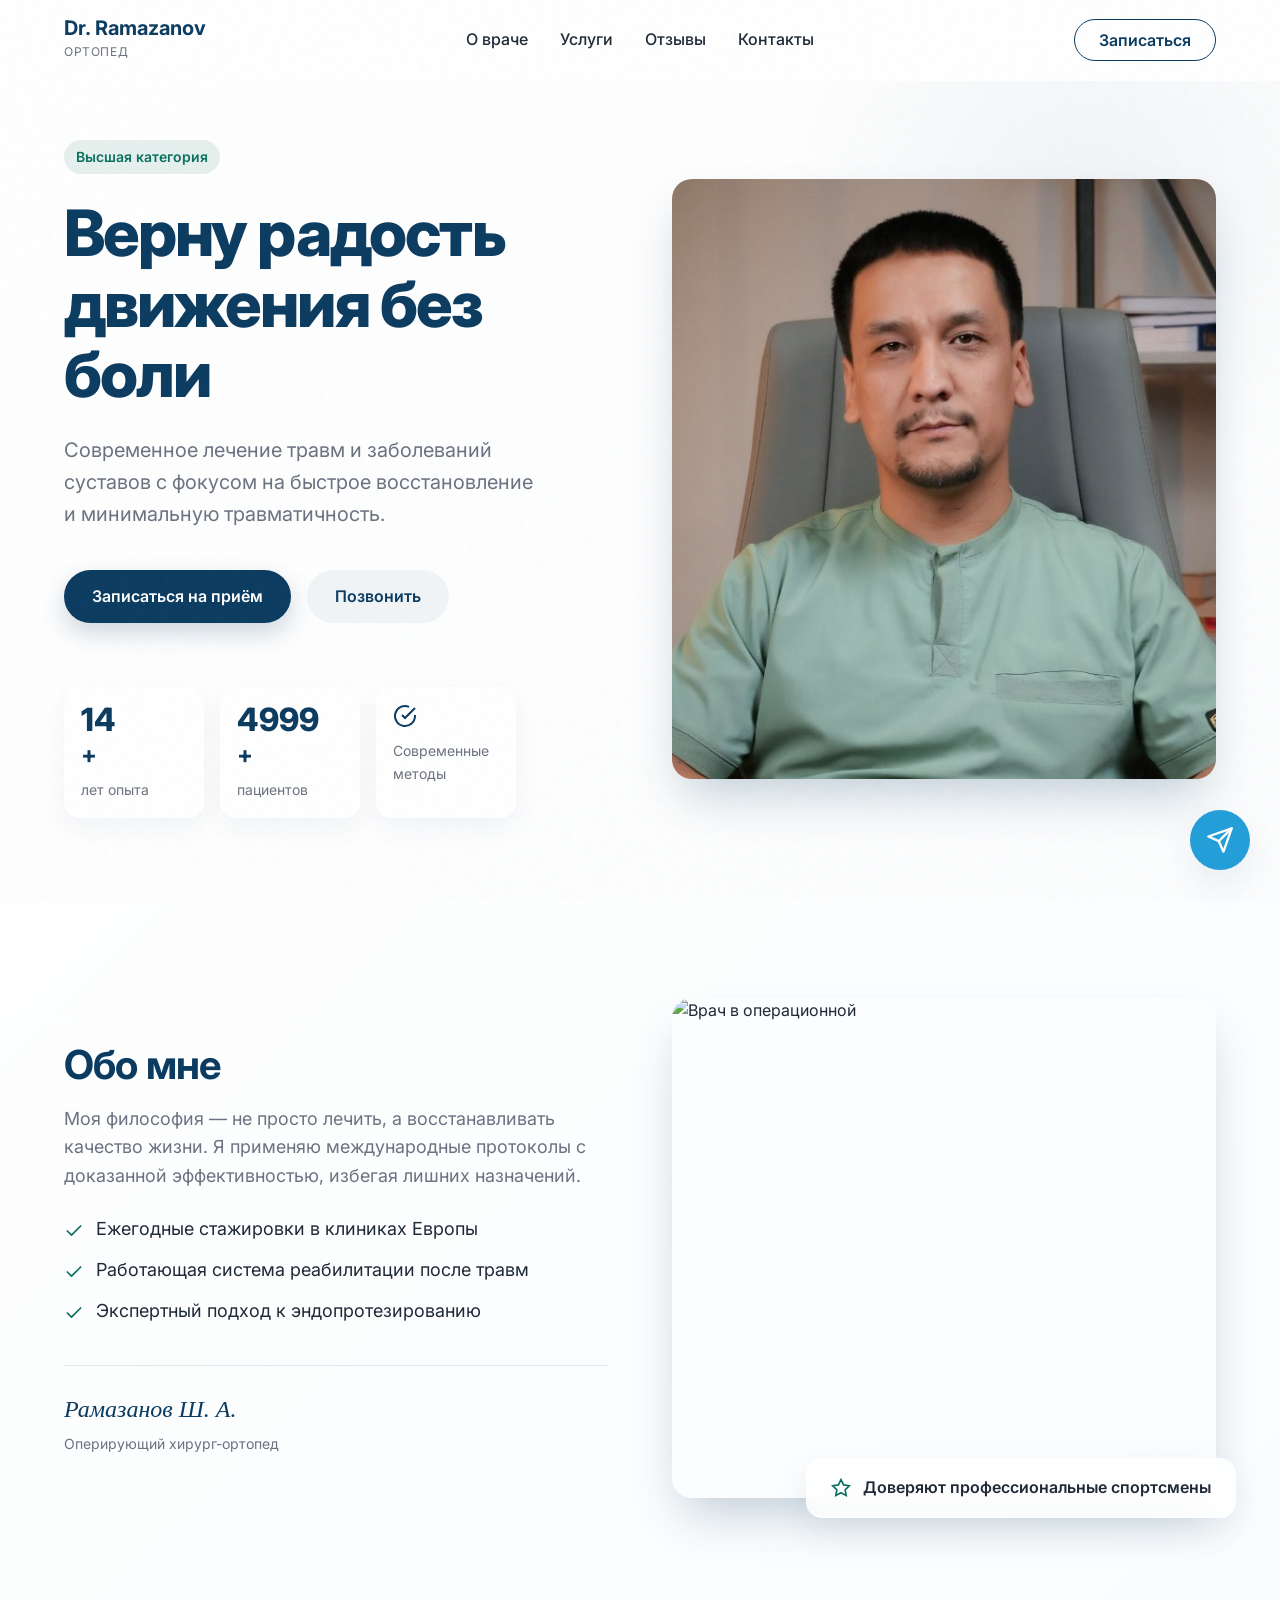
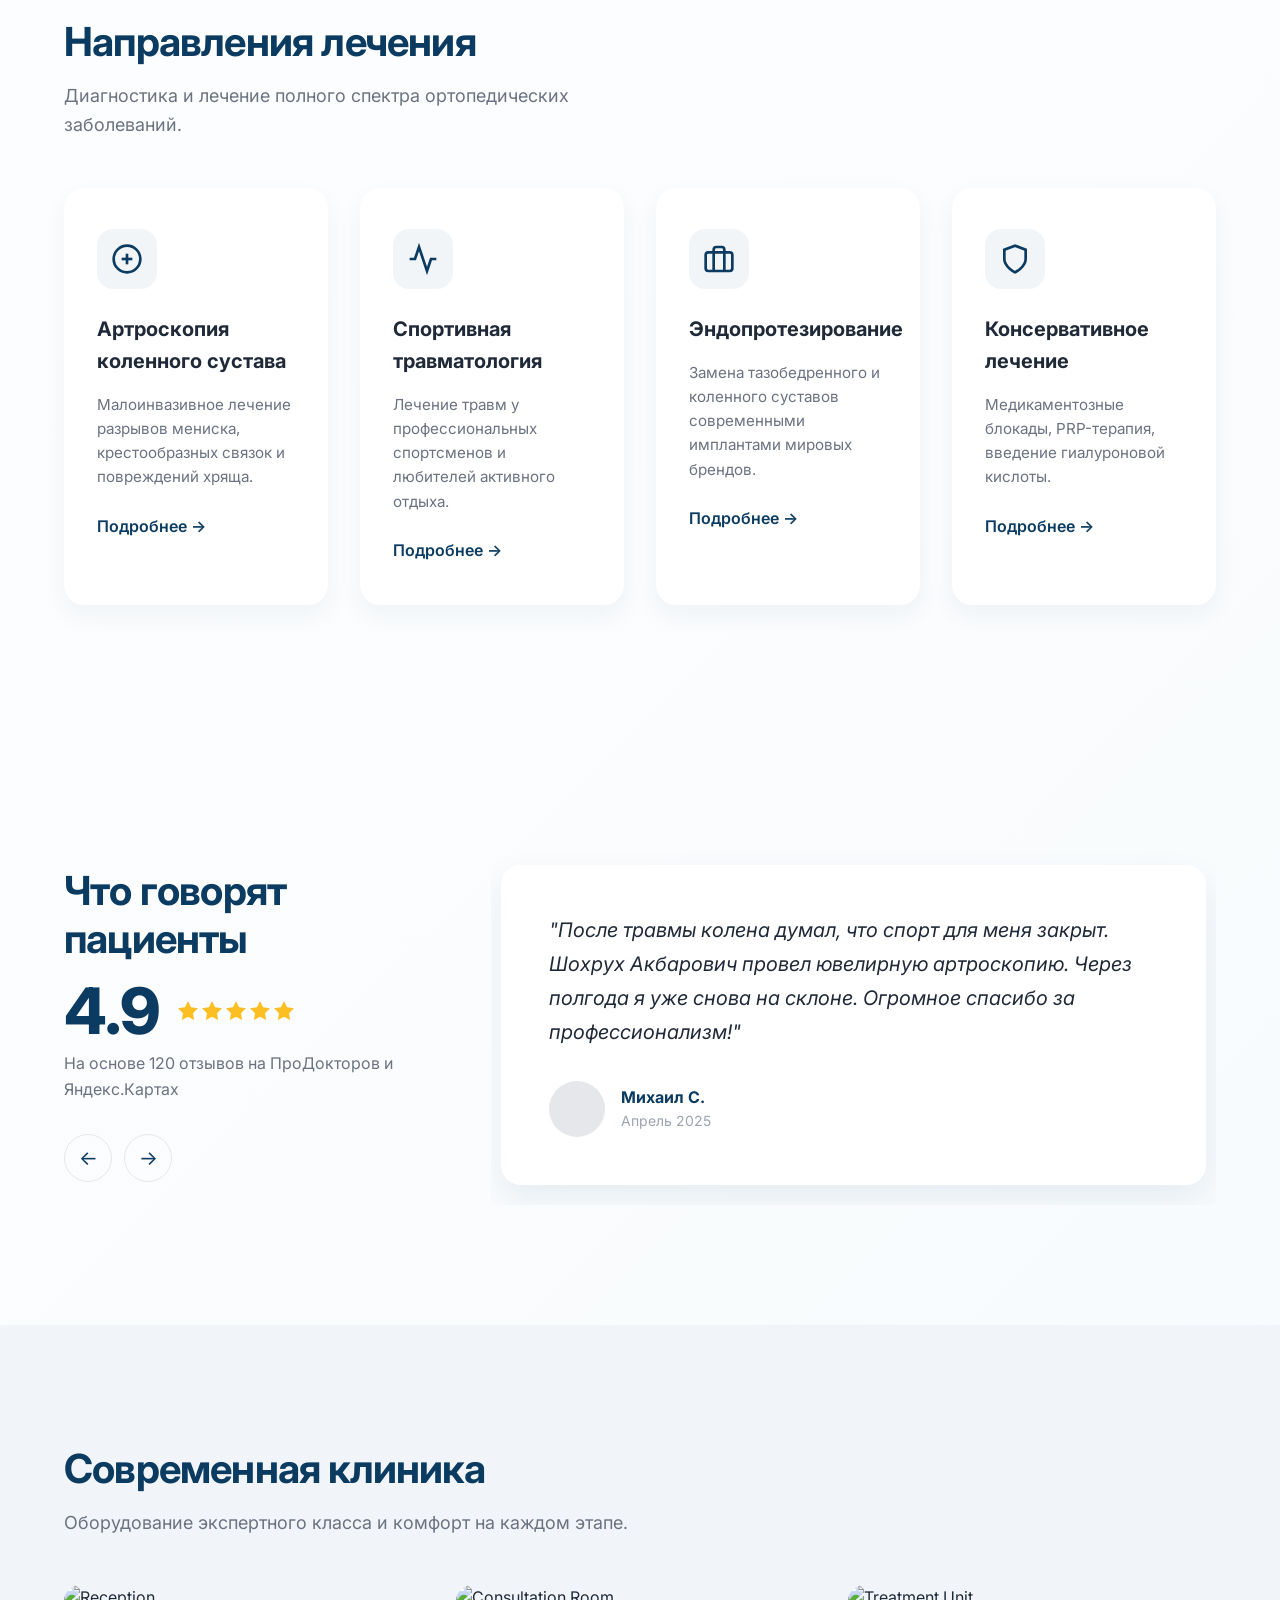
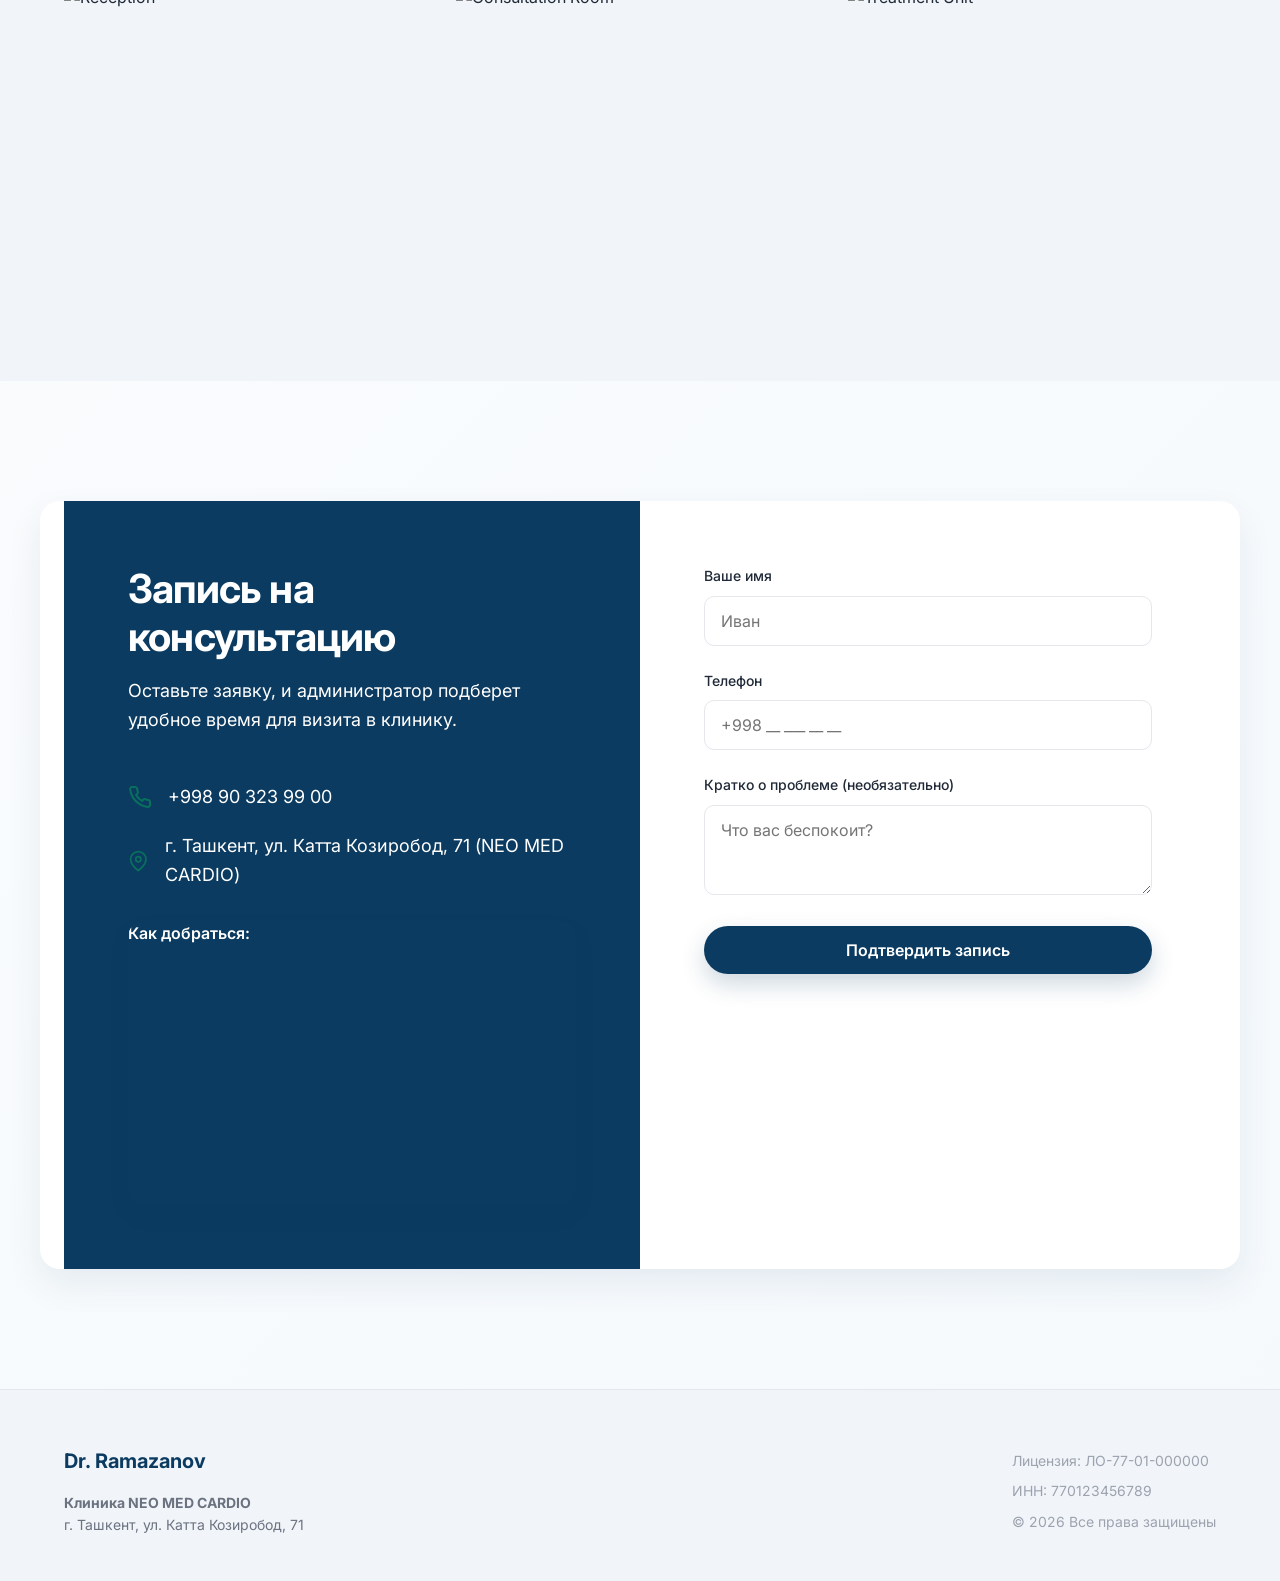
==== commit 154e201b: "Add detailed service pages" ====
--- a/index.html
+++ b/index.html
@@ -259,7 +259,7 @@
                 Малоинвазивное лечение разрывов мениска, крестообразных связок и
                 повреждений хряща.
               </p>
-              <button class="btn-text">Подробнее &rarr;</button>
+              <a href="service-1.html" class="btn-text">Подробнее &rarr;</a>
             </div>
             <!-- Service Card 2 -->
             <div class="service-card shadow-base stagger-animate">
@@ -281,7 +281,7 @@
                 Лечение травм у профессиональных спортсменов и любителей
                 активного отдыха.
               </p>
-              <button class="btn-text">Подробнее &rarr;</button>
+              <a href="service-2.html" class="btn-text">Подробнее &rarr;</a>
             </div>
             <!-- Service Card 3 -->
             <div class="service-card shadow-base stagger-animate">
@@ -304,7 +304,7 @@
                 Замена тазобедренного и коленного суставов современными
                 имплантами мировых брендов.
               </p>
-              <button class="btn-text">Подробнее &rarr;</button>
+              <a href="service-3.html" class="btn-text">Подробнее &rarr;</a>
             </div>
             <!-- Service Card 4 -->
             <div class="service-card shadow-base stagger-animate">
@@ -326,7 +326,7 @@
                 Медикаментозные блокады, PRP-терапия, введение гиалуроновой
                 кислоты.
               </p>
-              <button class="btn-text">Подробнее &rarr;</button>
+              <a href="service-4.html" class="btn-text">Подробнее &rarr;</a>
             </div>
           </div>
         </div>
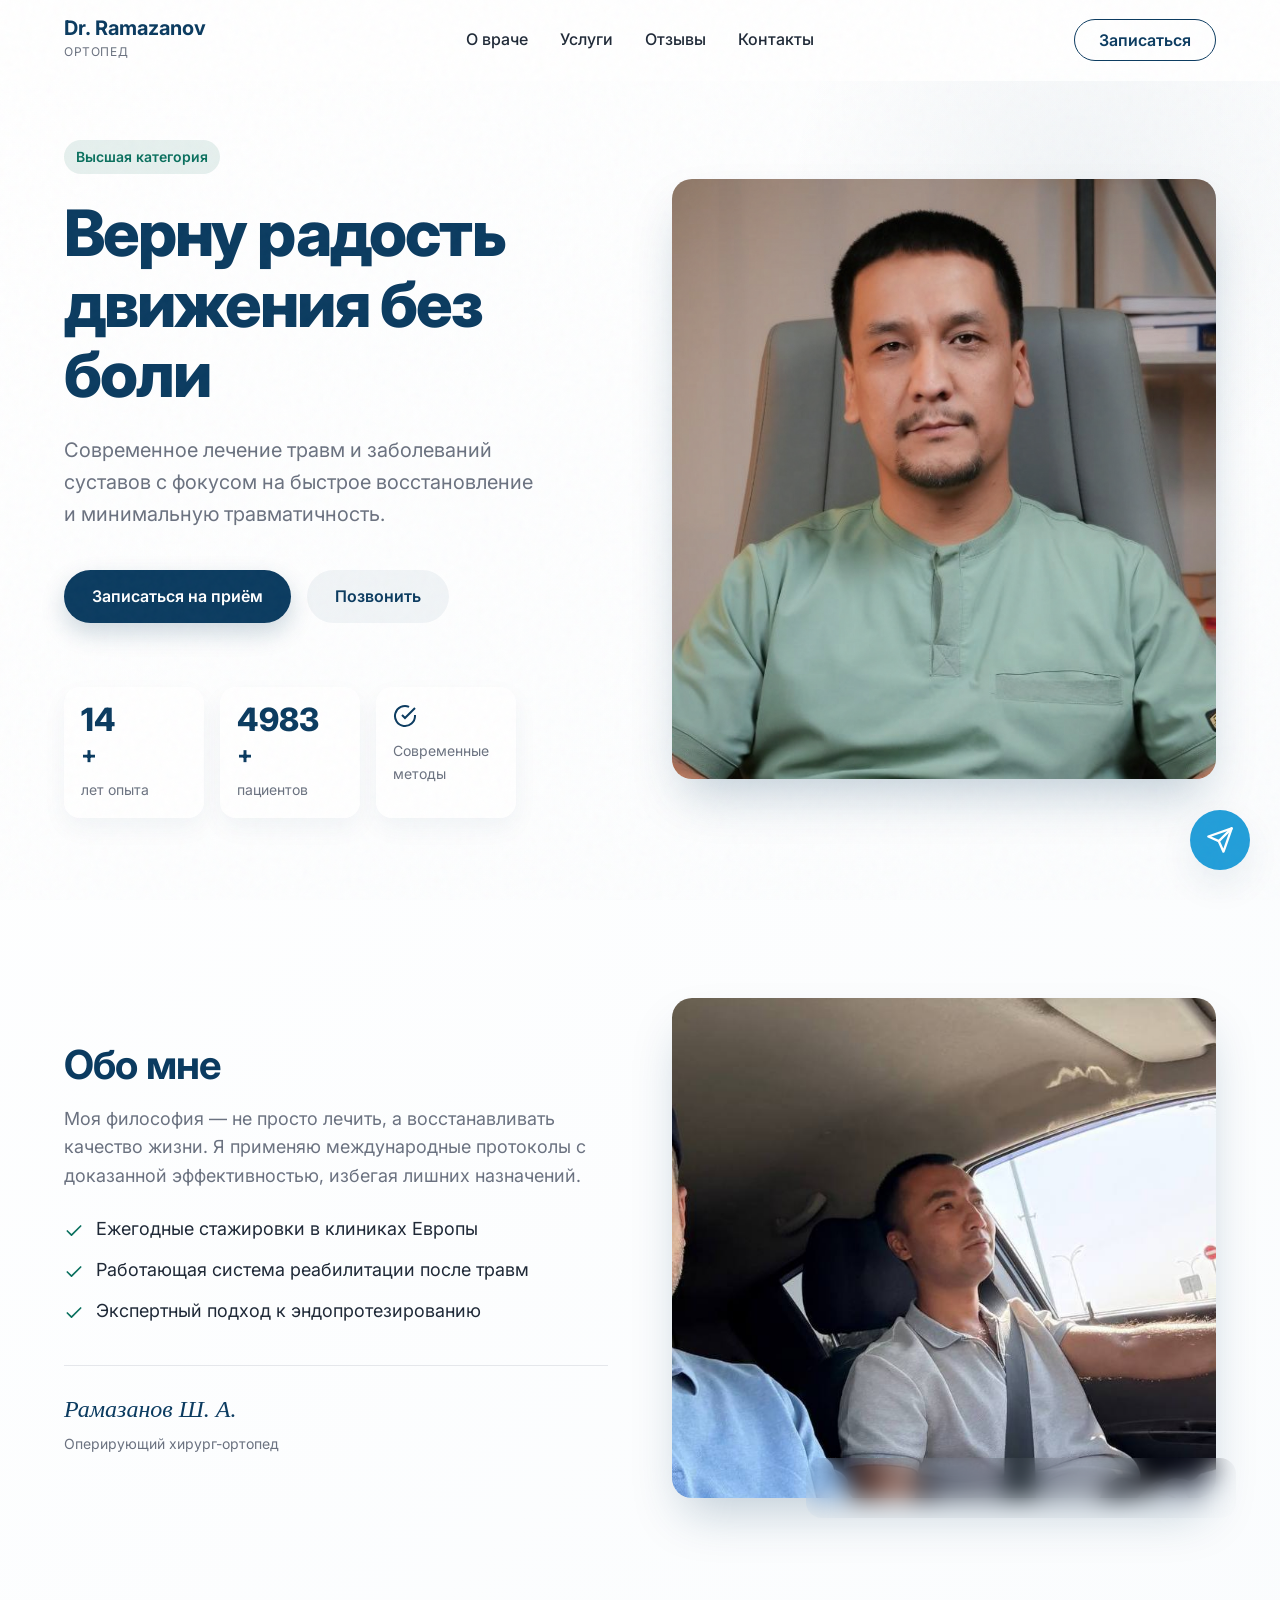
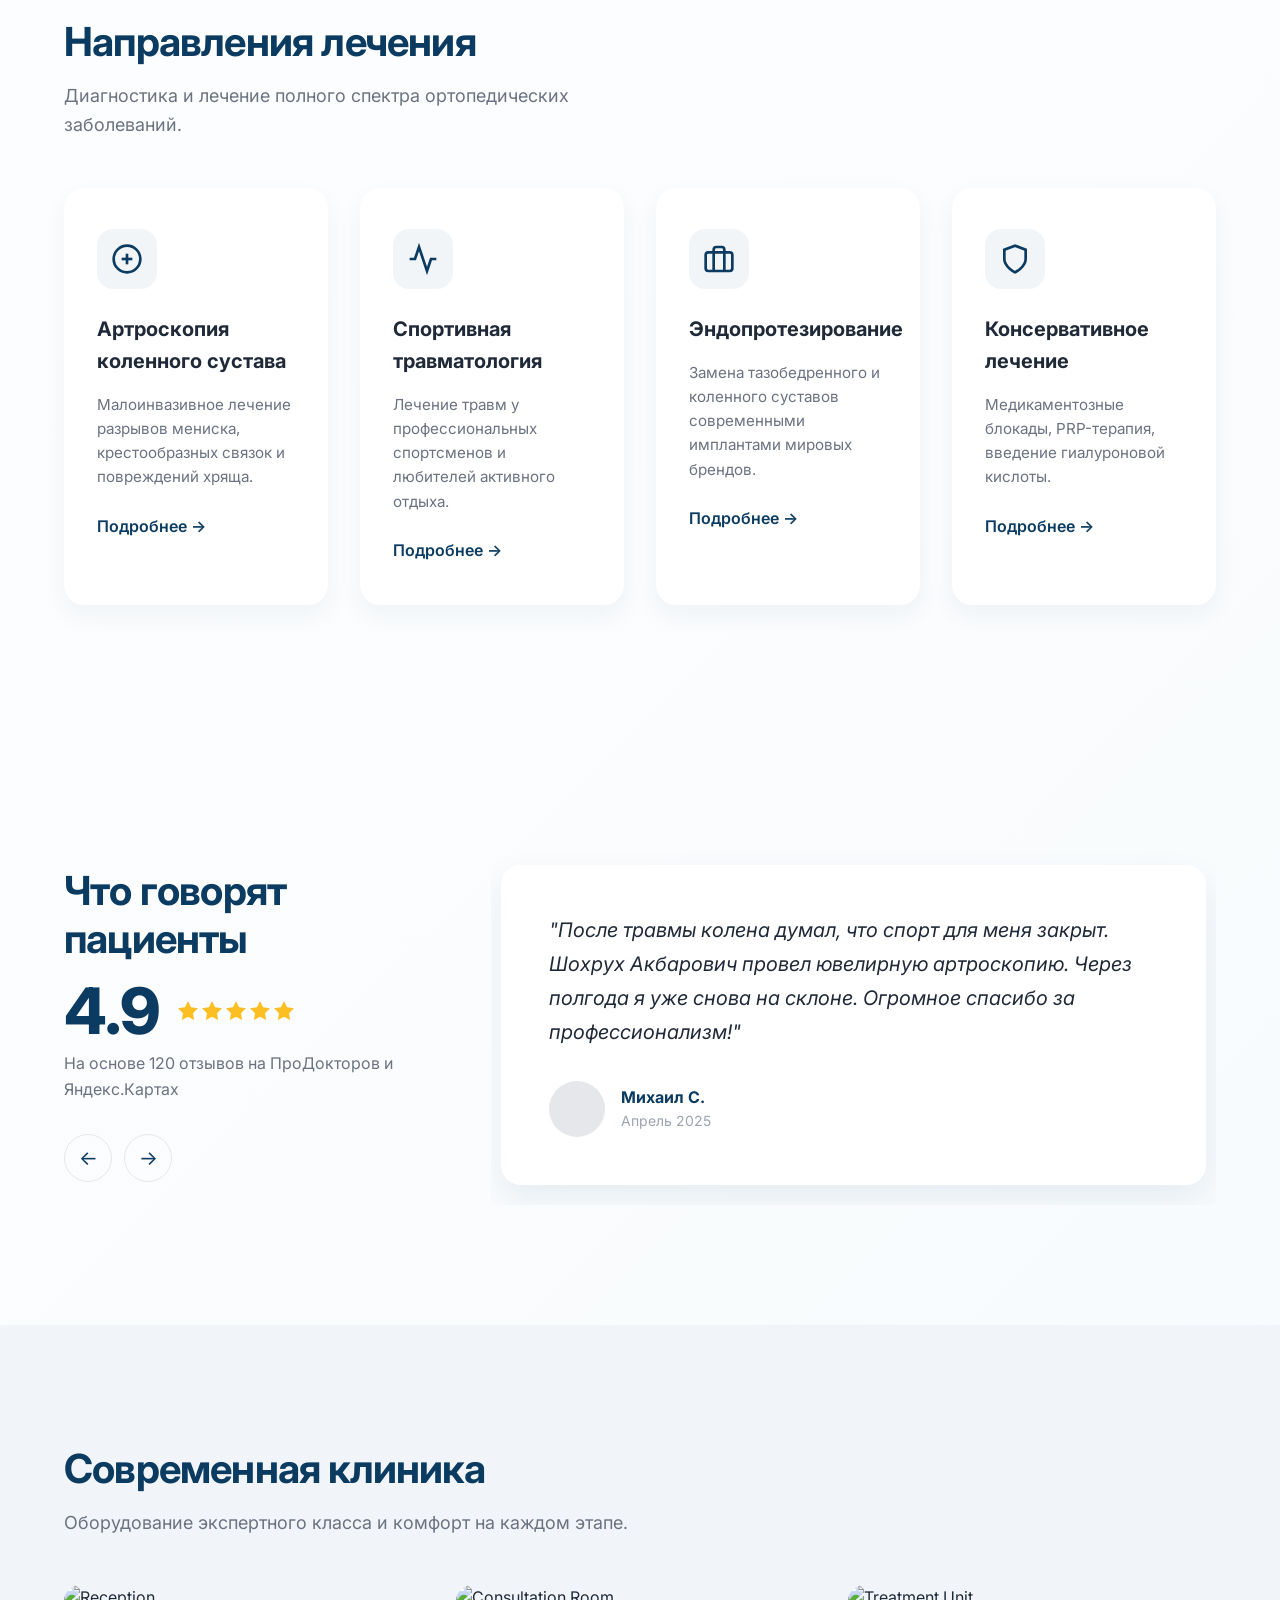
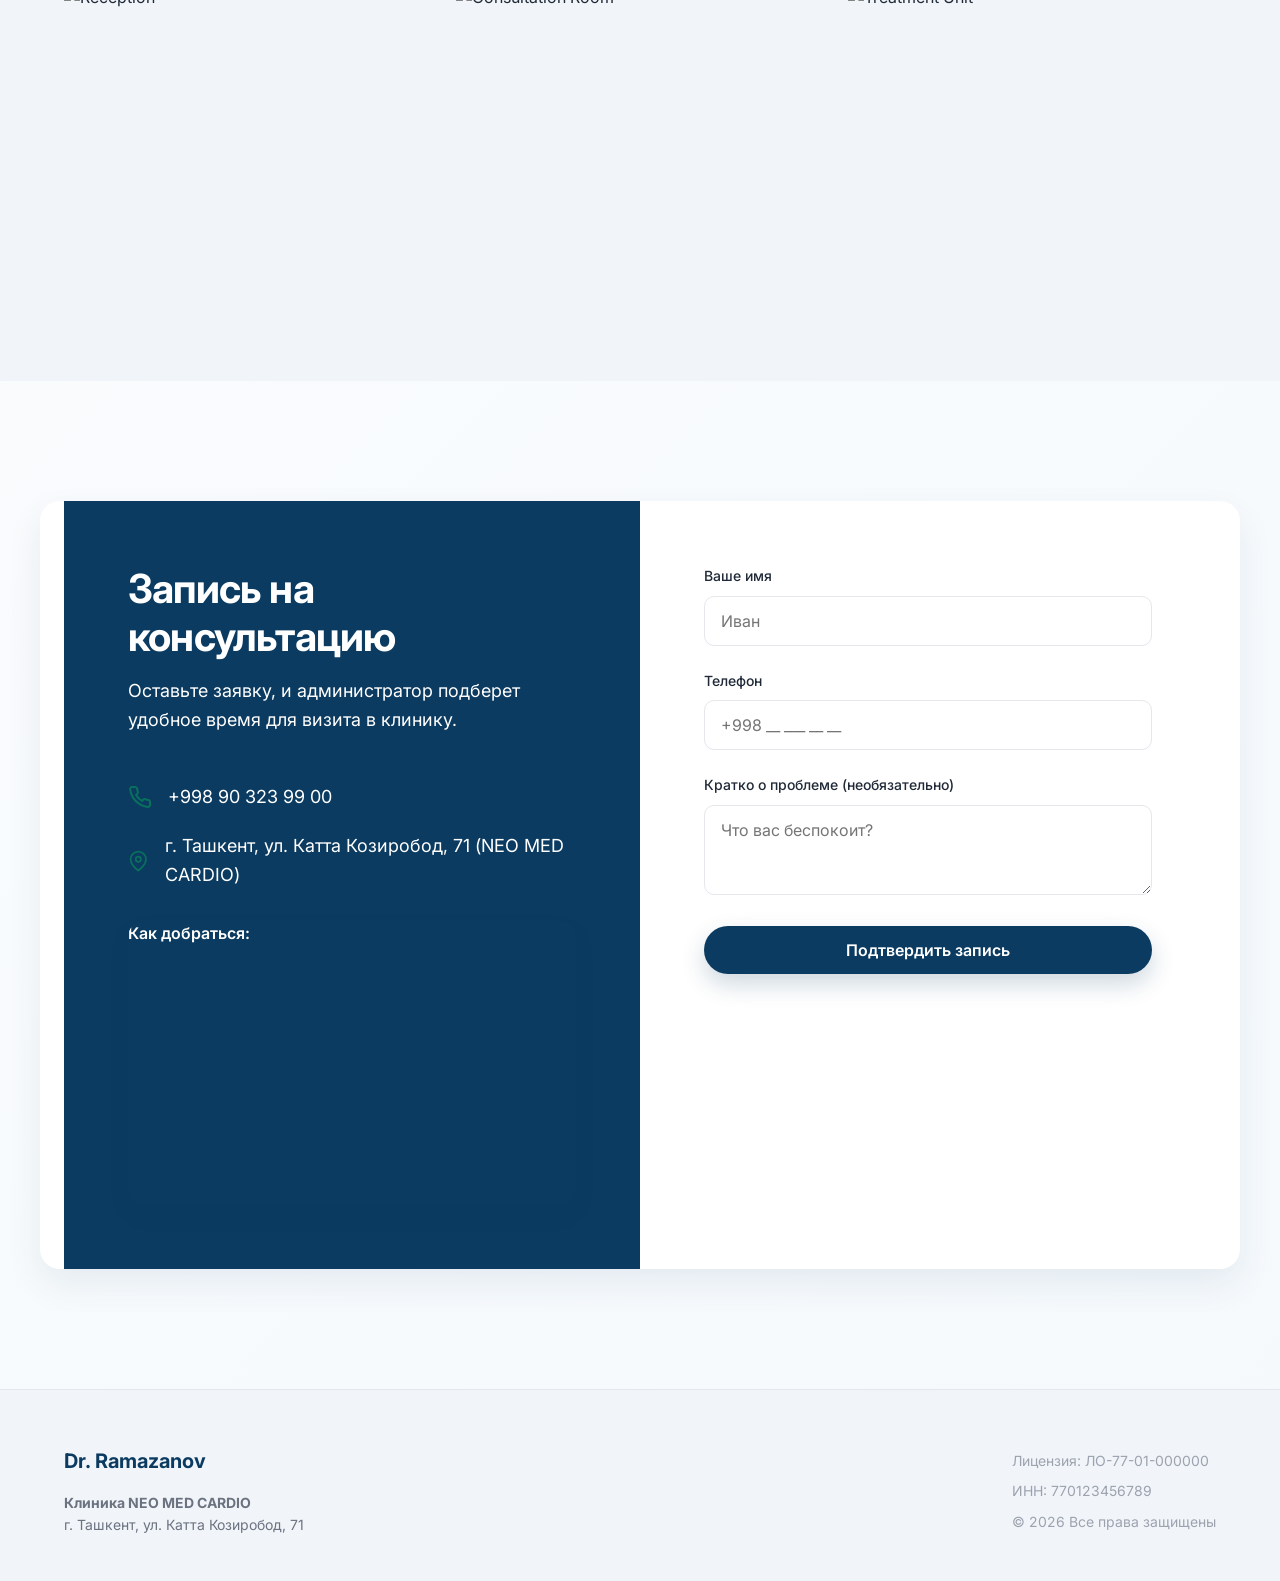
==== commit 13c88f8a: "update trust block action photo" ====
--- a/index.html
+++ b/index.html
@@ -185,7 +185,7 @@
           </div>
           <div class="trust-photo">
             <img
-              src="https://images.unsplash.com/photo-1551076805-e1869043e560?auto=format&fit=crop&q=80&w=800"
+              src="assets/images/doctor_action.jpg"
               alt="Врач в операционной"
               class="action-photo"
               loading="lazy"
